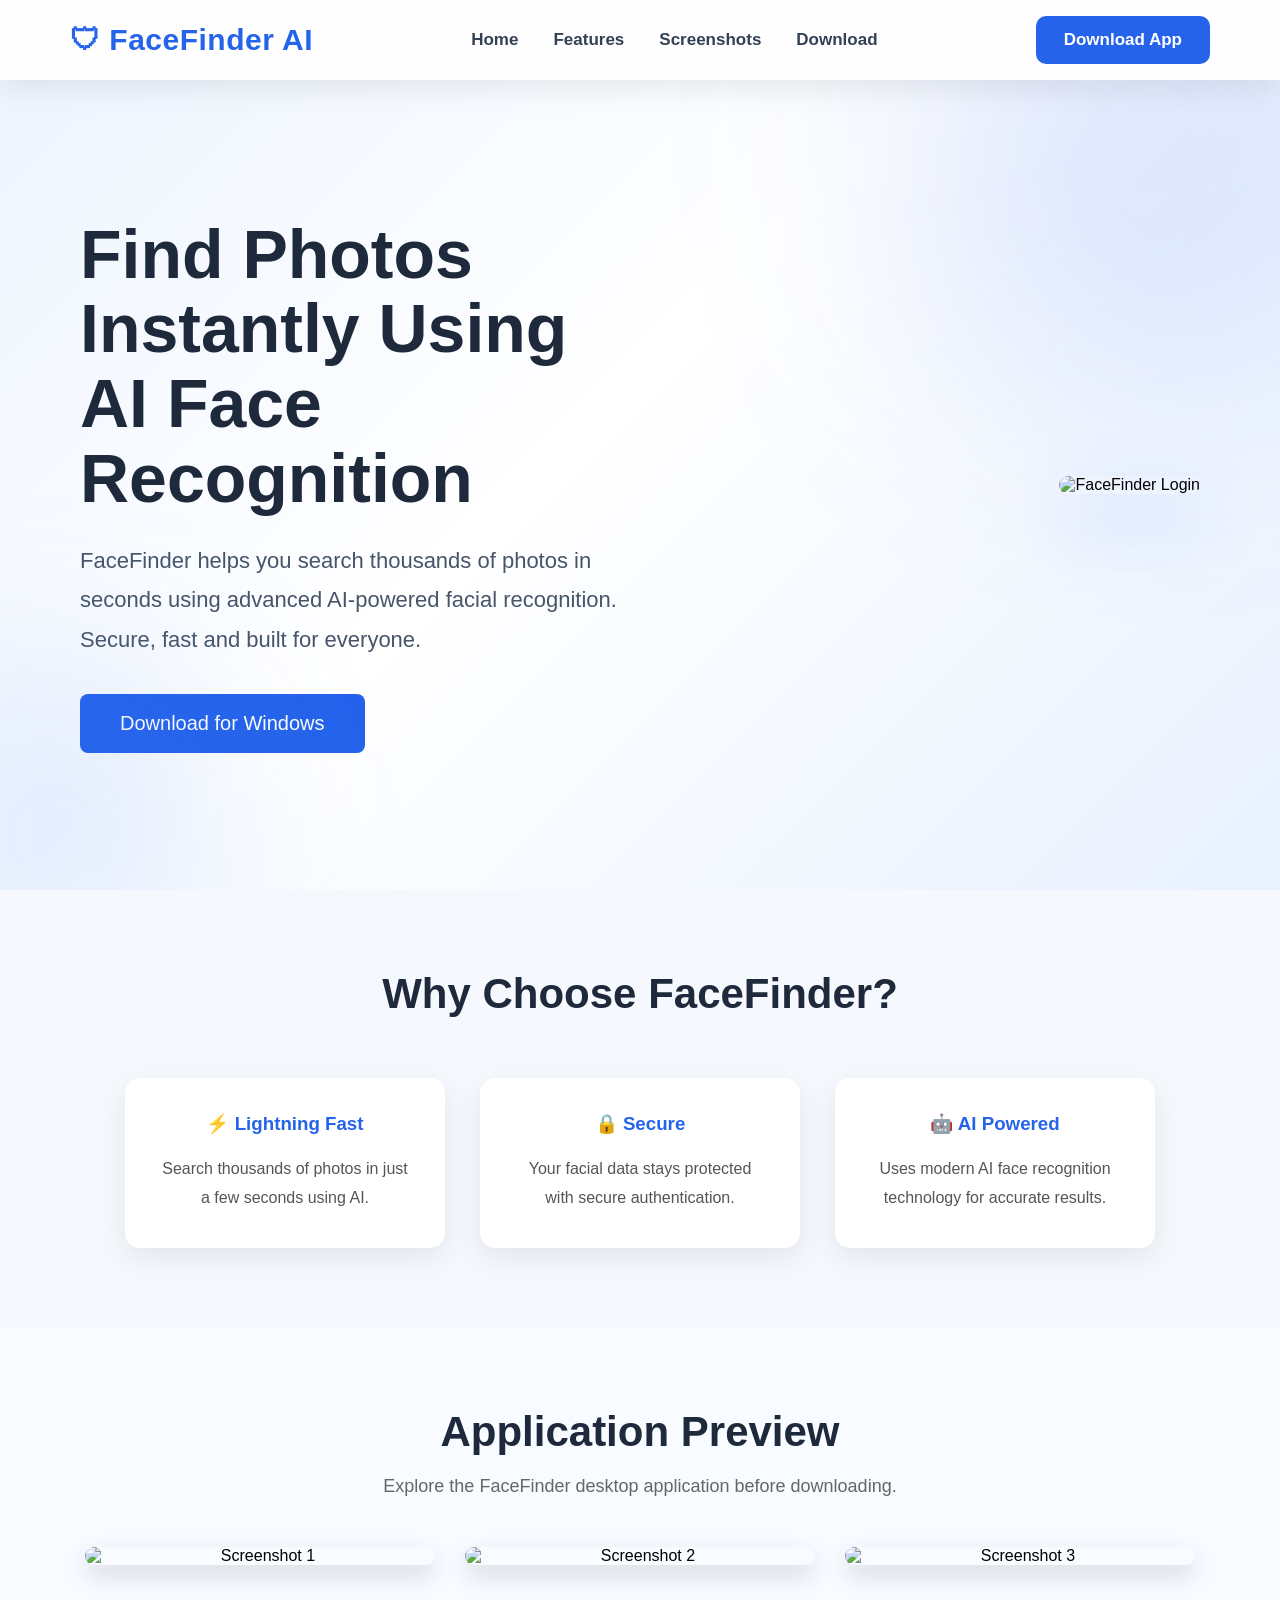
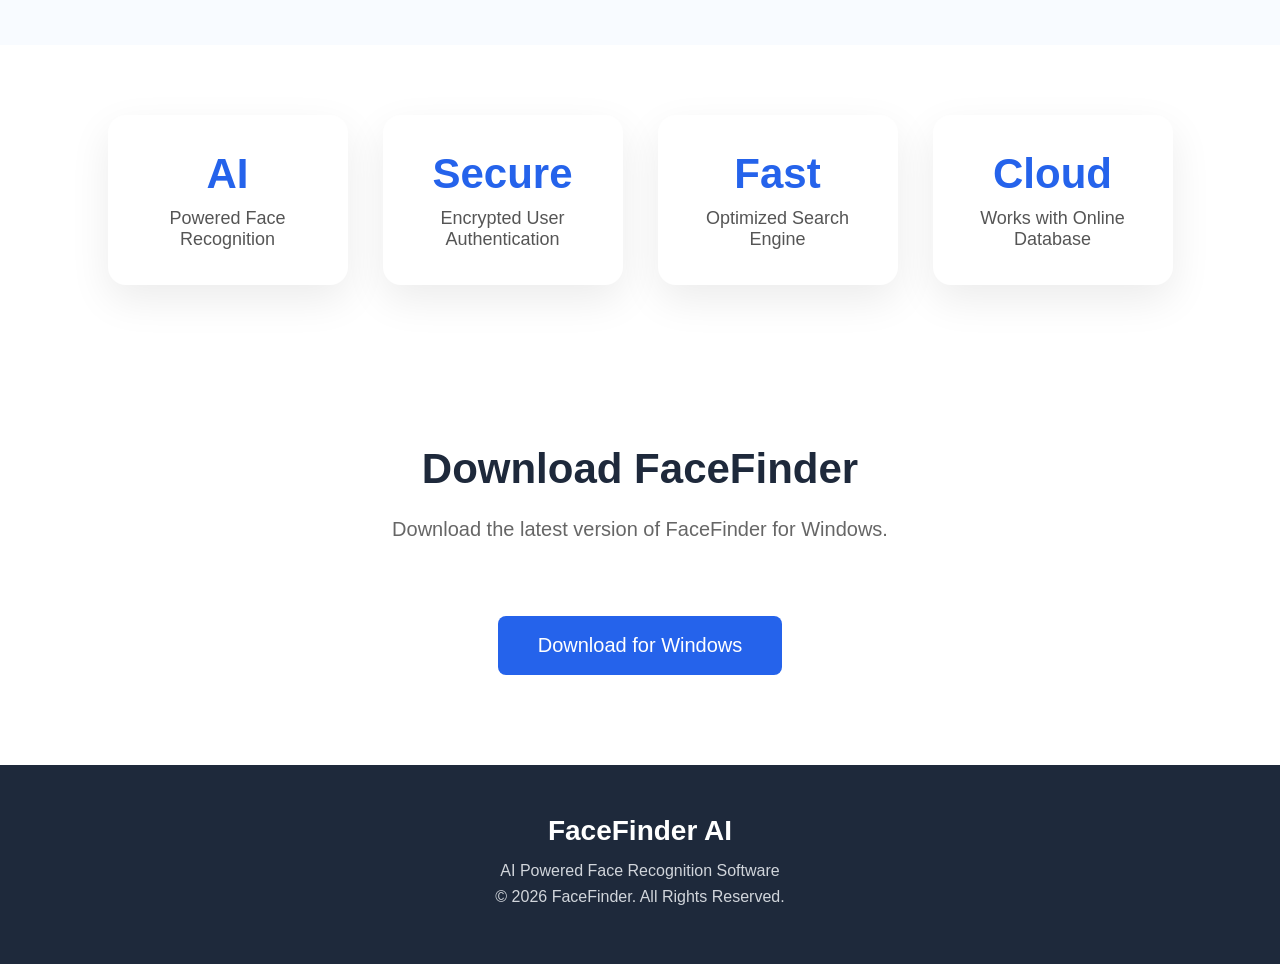
==== index.html @ ec4094ea "Update index.html" ====
<!DOCTYPE html>
<html lang="en">

<head>

    <meta charset="UTF-8">

    <meta
        name="viewport"
        content="width=device-width, initial-scale=1.0">

    <title>FaceFinder AI</title>

    <link
        rel="stylesheet"
        href="style.css">

</head>
<body>

    <nav>

    <div class="logo">

        🛡 FaceFinder AI

    </div>

    <ul>

        <li><a href="#">Home</a></li>

        <li><a href="#features">Features</a></li>

        <li><a href="#screenshots">Screenshots</a></li>

        <li><a href="#download">Download</a></li>

    </ul>

    <a href="#download" class="nav-btn">

        Download App

    </a>

</nav>
    <header class="hero">
        
    <div class="hero-text">

        <h1>
            Find Photos Instantly Using AI Face Recognition
        </h1>

        <p>

            FaceFinder helps you search thousands of photos in seconds
            using advanced AI-powered facial recognition.
            Secure, fast and built for everyone.

        </p>

        <a href="downloads/FaceFinderSetup.exe" class="download-btn">

            Download for Windows

        </a>

    </div>

    <div class="hero-image">

        <img src="images/login-screen.png" alt="FaceFinder Login">

    </div>

</header>
    <section id="features" class="features">

    <h2>Why Choose FaceFinder?</h2>

    <div class="feature-container">

        <div class="feature-card">

            <h3>⚡ Lightning Fast</h3>

            <p>
                Search thousands of photos in just a few seconds using AI.
            </p>

        </div>

        <div class="feature-card">

            <h3>🔒 Secure</h3>

            <p>
                Your facial data stays protected with secure authentication.
            </p>

        </div>

        <div class="feature-card">

            <h3>🤖 AI Powered</h3>

            <p>
                Uses modern AI face recognition technology for accurate results.
            </p>

        </div>

    </div>

</section>

    <section id="screenshots" class="screenshots">

    <h2>Application Preview</h2>

    <p>
        Explore the FaceFinder desktop application before downloading.
    </p>

    <div class="gallery">

        <img src="images/DSC02605.JPG" alt="Screenshot 1">

        <img src="images/IMG_0011.JPG" alt="Screenshot 2">

        <img src="images/DSC02512.JPG" alt="Screenshot 3">

    </div>

</section>
<section class="stats">

   <div class="stat-card">
    <h2>AI</h2>
    <p>Powered Face Recognition</p>
</div>

<div class="stat-card">
    <h2>Secure</h2>
    <p>Encrypted User Authentication</p>
</div>

<div class="stat-card">
    <h2>Fast</h2>
    <p>Optimized Search Engine</p>
</div>

<div class="stat-card">
    <h2>Cloud</h2>
    <p>Works with Online Database</p>
</div>
</section>

    <section id="download" class="download">

    <h2>Download FaceFinder</h2>

    <p>

        Download the latest version of FaceFinder for Windows.

    </p>

    <a href="downloads/FaceFinderSetup.zip" class="download-btn">

        Download for Windows

    </a>

</section>
    <footer>

    <h3>FaceFinder AI</h3>

    <p>
        AI Powered Face Recognition Software
    </p>

    <p>

        © 2026 FaceFinder. All Rights Reserved.

    </p>

</footer>

    <script src="script.js"></script>

</body>

</html>
---- style.css ----
*{

    margin:0;
    padding:0;
    box-sizing:border-box;

}

body{

    font-family:Segoe UI,Arial,sans-serif;
    background:#f5f8fd;

}

nav{

    position:sticky;
    top:0;
    z-index:1000;

    height:80px;

    display:flex;
    justify-content:space-between;
    align-items:center;

    padding:0 70px;

    background:rgba(255,255,255,.85);

    backdrop-filter:blur(14px);

    box-shadow:0 10px 30px rgba(0,0,0,.08);

}

.logo{

    font-size:30px;
    font-weight:700;
    color:#2563eb;

    letter-spacing:.5px;

}

nav ul{

    display:flex;

    list-style:none;

    gap:35px;

}

nav a{

    text-decoration:none;
    color:#334155;

    font-size:17px;
    font-weight:600;

    transition:.3s;

}
nav a:hover{

    color:#2563eb;

}

.hero{

    display:flex;
    justify-content:space-between;
    align-items:center;

    padding:100px 80px;

    min-height:90vh;

    background:
        linear-gradient(135deg,#eef5ff 0%,#ffffff 45%,#e8f1ff 100%);

    overflow:hidden;

    position:relative;

}
.hero-text{

    width:50%;

}

.hero-text h1{

    font-size:68px;

    font-weight:800;

    color:#1e293b;

    line-height:1.1;

    margin-bottom:25px;

}

.hero-text p{

    font-size:22px;

    color:#475569;

    line-height:1.8;

    max-width:650px;

}

.download-btn{

    display:inline-block;

    margin-top:35px;

    padding:18px 40px;

    background:#2563eb;

    color:white;

    text-decoration:none;

    border-radius:8px;

    font-size:20px;

    transition:.3s;

}

.download-btn:hover{

    background:#1747b5;

}

.hero-image img{

    width:100%;

    max-width:520px;

    border-radius:25px;

    box-shadow:0 30px 70px rgba(37,99,235,.25);

    animation:float 4s ease-in-out infinite;

}

.hero-image img{

    width:90%;

}

.features{

    padding:80px;

    text-align:center;

}

.features h2{

    font-size:42px;

    margin-bottom:60px;

    color:#1e293b;

}

.feature-container{

    display:flex;

    justify-content:center;

    gap:35px;

    flex-wrap:wrap;

}

.feature-card{

    width:320px;

    background:white;

    border-radius:15px;

    padding:35px;

    box-shadow:0 10px 30px rgba(0,0,0,.08);

    transition:.3s;

}

.feature-card:hover{

    transform:translateY(-10px);

}

.feature-card h3{

    color:#2563eb;

    margin-bottom:20px;

}

.feature-card p{

    color:#555;

    line-height:1.8;

}
/* Screenshot Section */

.screenshots{

    padding:80px;

    background:#f8fbff;

    text-align:center;

}

.screenshots h2{

    font-size:42px;

    color:#1e293b;

}

.screenshots p{

    margin:20px 0 50px;

    color:#666;

    font-size:18px;

}

.gallery{

    display:flex;

    justify-content:center;

    gap:30px;

    flex-wrap:wrap;

}

.gallery img{

    width:350px;

    border-radius:15px;

    box-shadow:0 10px 25px rgba(0,0,0,.15);

    transition:.3s;

}

.gallery img:hover{

    transform:scale(1.04);

}
/* Download Section */

.download{

    padding:90px;

    text-align:center;

    background:white;

}

.download h2{

    font-size:42px;

    color:#1e293b;

}

.download p{

    margin:25px 0 40px;

    font-size:20px;

    color:#666;

}
/* Footer */

footer{

    background:#1e293b;

    color:white;

    text-align:center;

    padding:50px;

}

footer h3{

    font-size:28px;

    margin-bottom:15px;

}

footer p{

    margin:8px;

    color:#d1d5db;

}
.nav-btn{

    background:#2563eb;
    color:white;

    text-decoration:none;

    padding:14px 28px;

    border-radius:10px;

    font-weight:600;

    transition:.3s;

}

.nav-btn:hover{

    background:#1747b5;

    transform:translateY(-2px);

}
.hero::before{

    content:"";

    position:absolute;

    width:500px;
    height:500px;

    background:#2563eb22;

    border-radius:50%;

    filter:blur(120px);

    top:-180px;
    right:-120px;

}

.hero::after{
    content:"";
    position:absolute;
    width:350px;
    height:350px;
    background:#3b82f622;
    border-radius:50%;
    filter:blur(90px);
    left:-120px;
    bottom:-120px;

}
@keyframes float{

    0%{
        transform:translateY(0px);
    }

    50%{
        transform:translateY(-15px);
    }

    100%{
        transform:translateY(0px);
    }
}

.stats{

    display:flex;

    justify-content:center;

    gap:35px;

    padding:70px 80px;

    background:white;

    flex-wrap:wrap;

}

.stat-card{

    width:240px;

    padding:35px;

    text-align:center;

    border-radius:18px;

    background:white;

    box-shadow:0 15px 40px rgba(0,0,0,.08);

    transition:.3s;

}

.stat-card:hover{

    transform:translateY(-8px);

}

.stat-card h2{

    font-size:42px;

    color:#2563eb;

    margin-bottom:10px;

}

.stat-card p{

    color:#555;

    font-size:18px;

}
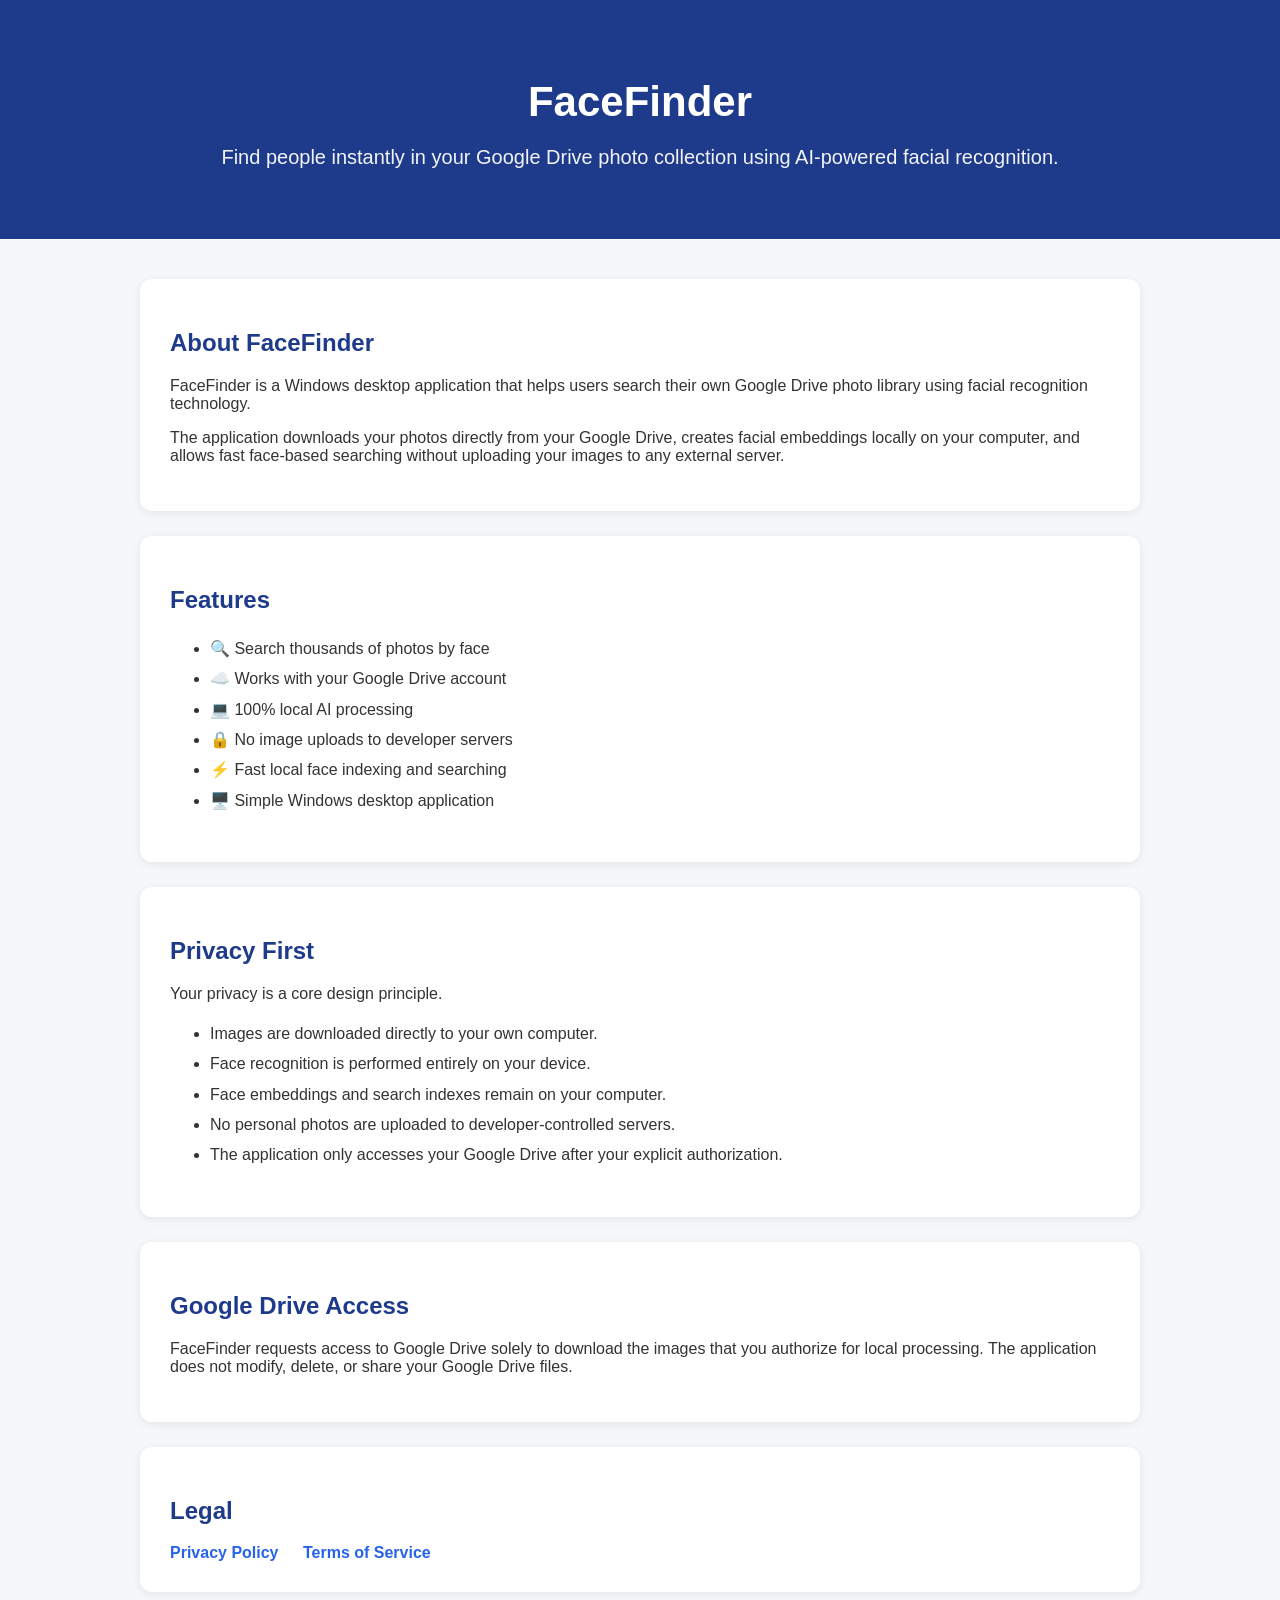
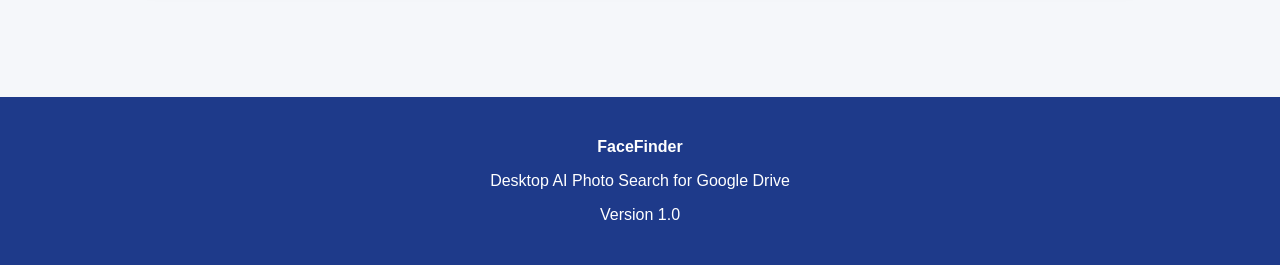
==== commit fe8dcdc6: "Update index.html" ====
--- a/index.html
+++ b/index.html
@@ -1,198 +1,202 @@
 <!DOCTYPE html>
 <html lang="en">
-
 <head>
-
-    <meta charset="UTF-8">
-
-    <meta
-        name="viewport"
-        content="width=device-width, initial-scale=1.0">
-
-    <title>FaceFinder AI</title>
-
-    <link
-        rel="stylesheet"
-        href="style.css">
+<meta charset="UTF-8">
+<meta name="viewport" content="width=device-width, initial-scale=1.0">
+<title>FaceFinder - Search Your Google Drive Photos by Face</title>
+
+<style>
+body{
+    margin:0;
+    font-family:Segoe UI, Arial, sans-serif;
+    background:#f5f7fa;
+    color:#333;
+}
+
+header{
+    background:#1e3a8a;
+    color:white;
+    padding:50px 20px;
+    text-align:center;
+}
+
+header h1{
+    font-size:42px;
+    margin-bottom:10px;
+}
+
+header p{
+    font-size:20px;
+    opacity:.95;
+}
+
+.container{
+    max-width:1000px;
+    margin:auto;
+    padding:40px 20px;
+}
+
+.card{
+    background:white;
+    border-radius:12px;
+    padding:30px;
+    margin-bottom:25px;
+    box-shadow:0 2px 10px rgba(0,0,0,.08);
+}
+
+h2{
+    color:#1e3a8a;
+}
+
+ul{
+    line-height:1.9;
+}
+
+.footer{
+    background:#1e3a8a;
+    color:white;
+    text-align:center;
+    padding:25px;
+    margin-top:40px;
+}
+
+.button{
+    display:inline-block;
+    background:#2563eb;
+    color:white;
+    padding:12px 24px;
+    text-decoration:none;
+    border-radius:6px;
+    margin-top:15px;
+}
+
+.button:hover{
+    background:#1d4ed8;
+}
+
+.links a{
+    margin-right:20px;
+    color:#2563eb;
+    text-decoration:none;
+    font-weight:bold;
+}
+</style>
 
 </head>
+
 <body>
 
-    <nav>
-
-    <div class="logo">
-
-        🛡 FaceFinder AI
-
-    </div>
-
-    <ul>
-
-        <li><a href="#">Home</a></li>
-
-        <li><a href="#features">Features</a></li>
-
-        <li><a href="#screenshots">Screenshots</a></li>
-
-        <li><a href="#download">Download</a></li>
-
-    </ul>
-
-    <a href="#download" class="nav-btn">
-
-        Download App
-
-    </a>
-
-</nav>
-    <header class="hero">
-        
-    <div class="hero-text">
-
-        <h1>
-            Find Photos Instantly Using AI Face Recognition
-        </h1>
-
-        <p>
-
-            FaceFinder helps you search thousands of photos in seconds
-            using advanced AI-powered facial recognition.
-            Secure, fast and built for everyone.
-
-        </p>
-
-        <a href="downloads/FaceFinderSetup.exe" class="download-btn">
-
-            Download for Windows
-
-        </a>
-
-    </div>
-
-    <div class="hero-image">
-
-        <img src="images/login-screen.png" alt="FaceFinder Login">
-
-    </div>
+<header>
+
+<h1>FaceFinder</h1>
+
+<p>Find people instantly in your Google Drive photo collection using AI-powered facial recognition.</p>
 
 </header>
-    <section id="features" class="features">
-
-    <h2>Why Choose FaceFinder?</h2>
-
-    <div class="feature-container">
-
-        <div class="feature-card">
-
-            <h3>⚡ Lightning Fast</h3>
-
-            <p>
-                Search thousands of photos in just a few seconds using AI.
-            </p>
-
-        </div>
-
-        <div class="feature-card">
-
-            <h3>🔒 Secure</h3>
-
-            <p>
-                Your facial data stays protected with secure authentication.
-            </p>
-
-        </div>
-
-        <div class="feature-card">
-
-            <h3>🤖 AI Powered</h3>
-
-            <p>
-                Uses modern AI face recognition technology for accurate results.
-            </p>
-
-        </div>
-
-    </div>
-
-</section>
-
-    <section id="screenshots" class="screenshots">
-
-    <h2>Application Preview</h2>
-
-    <p>
-        Explore the FaceFinder desktop application before downloading.
-    </p>
-
-    <div class="gallery">
-
-        <img src="images/DSC02605.JPG" alt="Screenshot 1">
-
-        <img src="images/IMG_0011.JPG" alt="Screenshot 2">
-
-        <img src="images/DSC02512.JPG" alt="Screenshot 3">
-
-    </div>
-
-</section>
-<section class="stats">
-
-   <div class="stat-card">
-    <h2>AI</h2>
-    <p>Powered Face Recognition</p>
-</div>
-
-<div class="stat-card">
-    <h2>Secure</h2>
-    <p>Encrypted User Authentication</p>
-</div>
-
-<div class="stat-card">
-    <h2>Fast</h2>
-    <p>Optimized Search Engine</p>
-</div>
-
-<div class="stat-card">
-    <h2>Cloud</h2>
-    <p>Works with Online Database</p>
-</div>
-</section>
-
-    <section id="download" class="download">
-
-    <h2>Download FaceFinder</h2>
-
-    <p>
-
-        Download the latest version of FaceFinder for Windows.
-
-    </p>
-
-    <a href="downloads/FaceFinderSetup.zip" class="download-btn">
-
-        Download for Windows
-
-    </a>
-
-</section>
-    <footer>
-
-    <h3>FaceFinder AI</h3>
-
-    <p>
-        AI Powered Face Recognition Software
-    </p>
-
-    <p>
-
-        © 2026 FaceFinder. All Rights Reserved.
-
-    </p>
-
-</footer>
-
-    <script src="script.js"></script>
+
+<div class="container">
+
+<div class="card">
+
+<h2>About FaceFinder</h2>
+
+<p>
+FaceFinder is a Windows desktop application that helps users search their own Google Drive photo library using facial recognition technology.
+</p>
+
+<p>
+The application downloads your photos directly from your Google Drive, creates facial embeddings locally on your computer, and allows fast face-based searching without uploading your images to any external server.
+</p>
+
+</div>
+
+<div class="card">
+
+<h2>Features</h2>
+
+<ul>
+
+<li>🔍 Search thousands of photos by face</li>
+
+<li>☁️ Works with your Google Drive account</li>
+
+<li>💻 100% local AI processing</li>
+
+<li>🔒 No image uploads to developer servers</li>
+
+<li>⚡ Fast local face indexing and searching</li>
+
+<li>🖥️ Simple Windows desktop application</li>
+
+</ul>
+
+</div>
+
+<div class="card">
+
+<h2>Privacy First</h2>
+
+<p>
+
+Your privacy is a core design principle.
+
+</p>
+
+<ul>
+
+<li>Images are downloaded directly to your own computer.</li>
+
+<li>Face recognition is performed entirely on your device.</li>
+
+<li>Face embeddings and search indexes remain on your computer.</li>
+
+<li>No personal photos are uploaded to developer-controlled servers.</li>
+
+<li>The application only accesses your Google Drive after your explicit authorization.</li>
+
+</ul>
+
+</div>
+
+<div class="card">
+
+<h2>Google Drive Access</h2>
+
+<p>
+
+FaceFinder requests access to Google Drive solely to download the images that you authorize for local processing.
+
+The application does not modify, delete, or share your Google Drive files.
+
+</p>
+
+</div>
+
+<div class="card">
+
+<h2>Legal</h2>
+
+<div class="links">
+
+<a href="privacy.html">Privacy Policy</a>
+
+<a href="terms.html">Terms of Service</a>
+
+</div>
+
+</div>
+
+</div>
+
+<div class="footer">
+
+<p><strong>FaceFinder</strong></p>
+
+<p>Desktop AI Photo Search for Google Drive</p>
+
+<p>Version 1.0</p>
+
+</div>
 
 </body>
-
 </html>
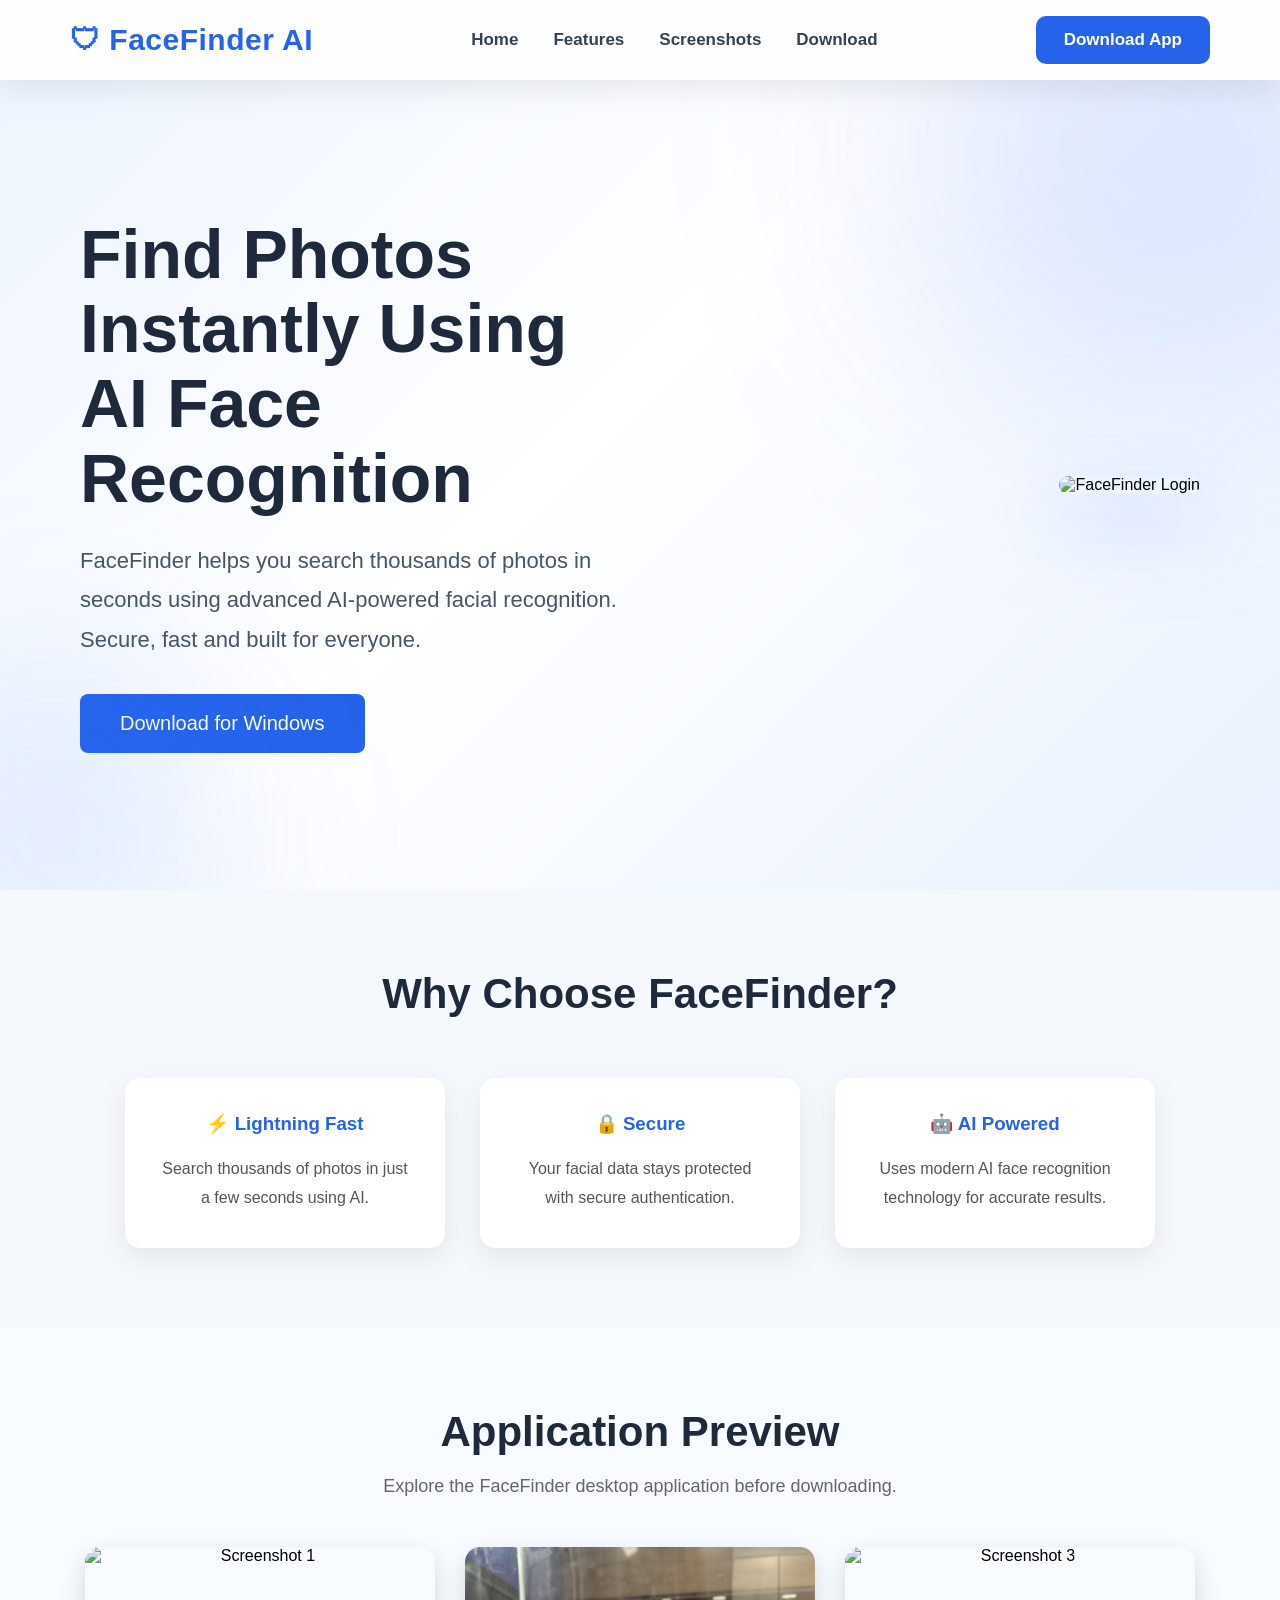
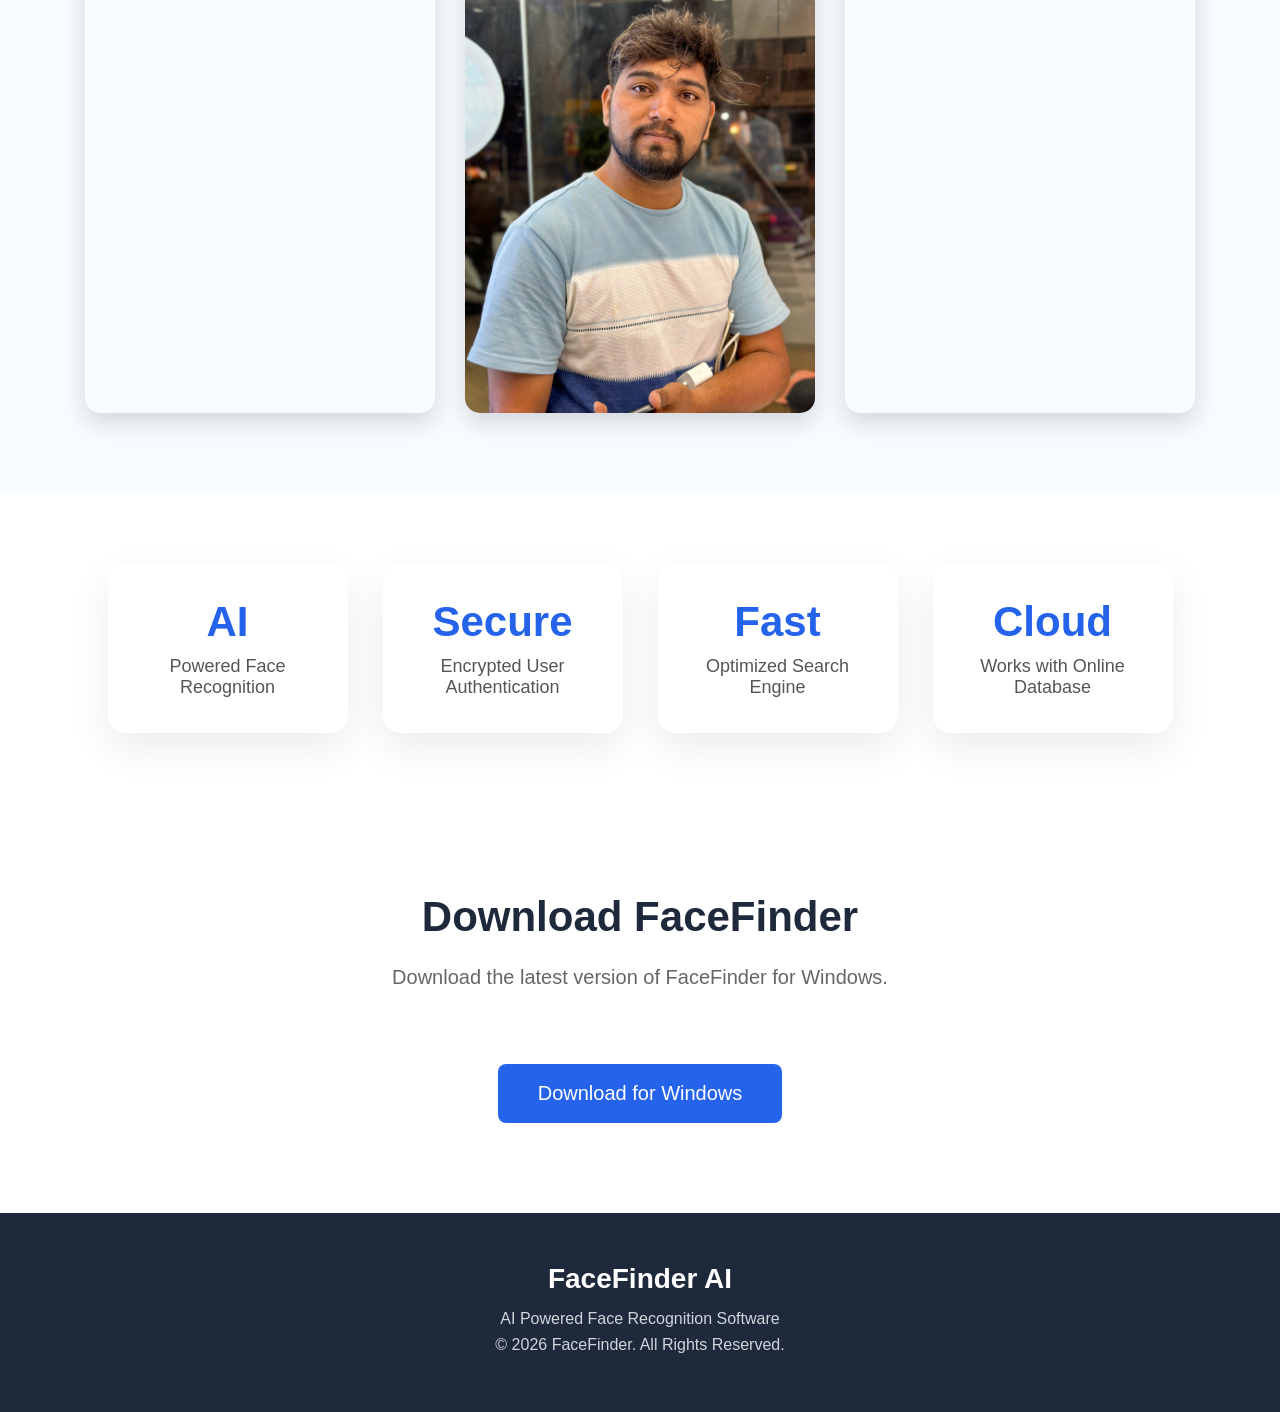
==== commit 51f0c574: "New FaceFinder website" ====
--- a/index.html
+++ b/index.html
@@ -1,202 +1,198 @@
 <!DOCTYPE html>
 <html lang="en">
+
 <head>
-<meta charset="UTF-8">
-<meta name="viewport" content="width=device-width, initial-scale=1.0">
-<title>FaceFinder - Search Your Google Drive Photos by Face</title>
 
-<style>
-body{
-    margin:0;
-    font-family:Segoe UI, Arial, sans-serif;
-    background:#f5f7fa;
-    color:#333;
-}
+    <meta charset="UTF-8">
 
-header{
-    background:#1e3a8a;
-    color:white;
-    padding:50px 20px;
-    text-align:center;
-}
+    <meta
+        name="viewport"
+        content="width=device-width, initial-scale=1.0">
 
-header h1{
-    font-size:42px;
-    margin-bottom:10px;
-}
+    <title>FaceFinder AI</title>
 
-header p{
-    font-size:20px;
-    opacity:.95;
-}
-
-.container{
-    max-width:1000px;
-    margin:auto;
-    padding:40px 20px;
-}
-
-.card{
-    background:white;
-    border-radius:12px;
-    padding:30px;
-    margin-bottom:25px;
-    box-shadow:0 2px 10px rgba(0,0,0,.08);
-}
-
-h2{
-    color:#1e3a8a;
-}
-
-ul{
-    line-height:1.9;
-}
-
-.footer{
-    background:#1e3a8a;
-    color:white;
-    text-align:center;
-    padding:25px;
-    margin-top:40px;
-}
-
-.button{
-    display:inline-block;
-    background:#2563eb;
-    color:white;
-    padding:12px 24px;
-    text-decoration:none;
-    border-radius:6px;
-    margin-top:15px;
-}
-
-.button:hover{
-    background:#1d4ed8;
-}
-
-.links a{
-    margin-right:20px;
-    color:#2563eb;
-    text-decoration:none;
-    font-weight:bold;
-}
-</style>
+    <link
+        rel="stylesheet"
+        href="style.css">
 
 </head>
-
 <body>
 
-<header>
+    <nav>
 
-<h1>FaceFinder</h1>
+    <div class="logo">
 
-<p>Find people instantly in your Google Drive photo collection using AI-powered facial recognition.</p>
+        🛡 FaceFinder AI
+
+    </div>
+
+    <ul>
+
+        <li><a href="#">Home</a></li>
+
+        <li><a href="#features">Features</a></li>
+
+        <li><a href="#screenshots">Screenshots</a></li>
+
+        <li><a href="#download">Download</a></li>
+
+    </ul>
+
+    <a href="#download" class="nav-btn">
+
+        Download App
+
+    </a>
+
+</nav>
+    <header class="hero">
+        
+    <div class="hero-text">
+
+        <h1>
+            Find Photos Instantly Using AI Face Recognition
+        </h1>
+
+        <p>
+
+            FaceFinder helps you search thousands of photos in seconds
+            using advanced AI-powered facial recognition.
+            Secure, fast and built for everyone.
+
+        </p>
+
+        <a href="downloads/FaceFinderSetup.exe" class="download-btn">
+
+            Download for Windows
+
+        </a>
+
+    </div>
+
+    <div class="hero-image">
+
+        <img src="images/login-screen.png" alt="FaceFinder Login">
+
+    </div>
 
 </header>
+    <section id="features" class="features">
 
-<div class="container">
+    <h2>Why Choose FaceFinder?</h2>
 
-<div class="card">
+    <div class="feature-container">
 
-<h2>About FaceFinder</h2>
+        <div class="feature-card">
 
-<p>
-FaceFinder is a Windows desktop application that helps users search their own Google Drive photo library using facial recognition technology.
-</p>
+            <h3>⚡ Lightning Fast</h3>
 
-<p>
-The application downloads your photos directly from your Google Drive, creates facial embeddings locally on your computer, and allows fast face-based searching without uploading your images to any external server.
-</p>
+            <p>
+                Search thousands of photos in just a few seconds using AI.
+            </p>
 
+        </div>
+
+        <div class="feature-card">
+
+            <h3>🔒 Secure</h3>
+
+            <p>
+                Your facial data stays protected with secure authentication.
+            </p>
+
+        </div>
+
+        <div class="feature-card">
+
+            <h3>🤖 AI Powered</h3>
+
+            <p>
+                Uses modern AI face recognition technology for accurate results.
+            </p>
+
+        </div>
+
+    </div>
+
+</section>
+
+    <section id="screenshots" class="screenshots">
+
+    <h2>Application Preview</h2>
+
+    <p>
+        Explore the FaceFinder desktop application before downloading.
+    </p>
+
+    <div class="gallery">
+
+        <img src="images/DSC02605.JPG" alt="Screenshot 1">
+
+        <img src="images/IMG_0011.JPG" alt="Screenshot 2">
+
+        <img src="images/DSC02512.JPG" alt="Screenshot 3">
+
+    </div>
+
+</section>
+<section class="stats">
+
+   <div class="stat-card">
+    <h2>AI</h2>
+    <p>Powered Face Recognition</p>
 </div>
 
-<div class="card">
-
-<h2>Features</h2>
-
-<ul>
-
-<li>🔍 Search thousands of photos by face</li>
-
-<li>☁️ Works with your Google Drive account</li>
-
-<li>💻 100% local AI processing</li>
-
-<li>🔒 No image uploads to developer servers</li>
-
-<li>⚡ Fast local face indexing and searching</li>
-
-<li>🖥️ Simple Windows desktop application</li>
-
-</ul>
-
+<div class="stat-card">
+    <h2>Secure</h2>
+    <p>Encrypted User Authentication</p>
 </div>
 
-<div class="card">
-
-<h2>Privacy First</h2>
-
-<p>
-
-Your privacy is a core design principle.
-
-</p>
-
-<ul>
-
-<li>Images are downloaded directly to your own computer.</li>
-
-<li>Face recognition is performed entirely on your device.</li>
-
-<li>Face embeddings and search indexes remain on your computer.</li>
-
-<li>No personal photos are uploaded to developer-controlled servers.</li>
-
-<li>The application only accesses your Google Drive after your explicit authorization.</li>
-
-</ul>
-
+<div class="stat-card">
+    <h2>Fast</h2>
+    <p>Optimized Search Engine</p>
 </div>
 
-<div class="card">
+<div class="stat-card">
+    <h2>Cloud</h2>
+    <p>Works with Online Database</p>
+</div>
+</section>
 
-<h2>Google Drive Access</h2>
+    <section id="download" class="download">
 
-<p>
+    <h2>Download FaceFinder</h2>
 
-FaceFinder requests access to Google Drive solely to download the images that you authorize for local processing.
+    <p>
 
-The application does not modify, delete, or share your Google Drive files.
+        Download the latest version of FaceFinder for Windows.
 
-</p>
+    </p>
 
-</div>
+    <a href="downloads/FaceFinderSetup.zip" class="download-btn">
 
-<div class="card">
+        Download for Windows
 
-<h2>Legal</h2>
+    </a>
 
-<div class="links">
+</section>
+    <footer>
 
-<a href="privacy.html">Privacy Policy</a>
+    <h3>FaceFinder AI</h3>
 
-<a href="terms.html">Terms of Service</a>
+    <p>
+        AI Powered Face Recognition Software
+    </p>
 
-</div>
+    <p>
 
-</div>
+        © 2026 FaceFinder. All Rights Reserved.
 
-</div>
+    </p>
 
-<div class="footer">
+</footer>
 
-<p><strong>FaceFinder</strong></p>
-
-<p>Desktop AI Photo Search for Google Drive</p>
-
-<p>Version 1.0</p>
-
-</div>
+    <script src="script.js"></script>
 
 </body>
-</html>
+
+</html>
--- a/style.css
+++ b/style.css
@@ -0,0 +1,484 @@
+*{
+
+    margin:0;
+    padding:0;
+    box-sizing:border-box;
+
+}
+
+body{
+
+    font-family:Segoe UI,Arial,sans-serif;
+    background:#f5f8fd;
+
+}
+
+nav{
+
+    position:sticky;
+    top:0;
+    z-index:1000;
+
+    height:80px;
+
+    display:flex;
+    justify-content:space-between;
+    align-items:center;
+
+    padding:0 70px;
+
+    background:rgba(255,255,255,.85);
+
+    backdrop-filter:blur(14px);
+
+    box-shadow:0 10px 30px rgba(0,0,0,.08);
+
+}
+
+.logo{
+
+    font-size:30px;
+    font-weight:700;
+    color:#2563eb;
+
+    letter-spacing:.5px;
+
+}
+
+nav ul{
+
+    display:flex;
+
+    list-style:none;
+
+    gap:35px;
+
+}
+
+nav a{
+
+    text-decoration:none;
+    color:#334155;
+
+    font-size:17px;
+    font-weight:600;
+
+    transition:.3s;
+
+}
+nav a:hover{
+
+    color:#2563eb;
+
+}
+
+.hero{
+
+    display:flex;
+    justify-content:space-between;
+    align-items:center;
+
+    padding:100px 80px;
+
+    min-height:90vh;
+
+    background:
+        linear-gradient(135deg,#eef5ff 0%,#ffffff 45%,#e8f1ff 100%);
+
+    overflow:hidden;
+
+    position:relative;
+
+}
+.hero-text{
+
+    width:50%;
+
+}
+
+.hero-text h1{
+
+    font-size:68px;
+
+    font-weight:800;
+
+    color:#1e293b;
+
+    line-height:1.1;
+
+    margin-bottom:25px;
+
+}
+
+.hero-text p{
+
+    font-size:22px;
+
+    color:#475569;
+
+    line-height:1.8;
+
+    max-width:650px;
+
+}
+
+.download-btn{
+
+    display:inline-block;
+
+    margin-top:35px;
+
+    padding:18px 40px;
+
+    background:#2563eb;
+
+    color:white;
+
+    text-decoration:none;
+
+    border-radius:8px;
+
+    font-size:20px;
+
+    transition:.3s;
+
+}
+
+.download-btn:hover{
+
+    background:#1747b5;
+
+}
+
+.hero-image img{
+
+    width:100%;
+
+    max-width:520px;
+
+    border-radius:25px;
+
+    box-shadow:0 30px 70px rgba(37,99,235,.25);
+
+    animation:float 4s ease-in-out infinite;
+
+}
+
+.hero-image img{
+
+    width:90%;
+
+}
+
+.features{
+
+    padding:80px;
+
+    text-align:center;
+
+}
+
+.features h2{
+
+    font-size:42px;
+
+    margin-bottom:60px;
+
+    color:#1e293b;
+
+}
+
+.feature-container{
+
+    display:flex;
+
+    justify-content:center;
+
+    gap:35px;
+
+    flex-wrap:wrap;
+
+}
+
+.feature-card{
+
+    width:320px;
+
+    background:white;
+
+    border-radius:15px;
+
+    padding:35px;
+
+    box-shadow:0 10px 30px rgba(0,0,0,.08);
+
+    transition:.3s;
+
+}
+
+.feature-card:hover{
+
+    transform:translateY(-10px);
+
+}
+
+.feature-card h3{
+
+    color:#2563eb;
+
+    margin-bottom:20px;
+
+}
+
+.feature-card p{
+
+    color:#555;
+
+    line-height:1.8;
+
+}
+/* Screenshot Section */
+
+.screenshots{
+
+    padding:80px;
+
+    background:#f8fbff;
+
+    text-align:center;
+
+}
+
+.screenshots h2{
+
+    font-size:42px;
+
+    color:#1e293b;
+
+}
+
+.screenshots p{
+
+    margin:20px 0 50px;
+
+    color:#666;
+
+    font-size:18px;
+
+}
+
+.gallery{
+
+    display:flex;
+
+    justify-content:center;
+
+    gap:30px;
+
+    flex-wrap:wrap;
+
+}
+
+.gallery img{
+
+    width:350px;
+
+    border-radius:15px;
+
+    box-shadow:0 10px 25px rgba(0,0,0,.15);
+
+    transition:.3s;
+
+}
+
+.gallery img:hover{
+
+    transform:scale(1.04);
+
+}
+/* Download Section */
+
+.download{
+
+    padding:90px;
+
+    text-align:center;
+
+    background:white;
+
+}
+
+.download h2{
+
+    font-size:42px;
+
+    color:#1e293b;
+
+}
+
+.download p{
+
+    margin:25px 0 40px;
+
+    font-size:20px;
+
+    color:#666;
+
+}
+/* Footer */
+
+footer{
+
+    background:#1e293b;
+
+    color:white;
+
+    text-align:center;
+
+    padding:50px;
+
+}
+
+footer h3{
+
+    font-size:28px;
+
+    margin-bottom:15px;
+
+}
+
+footer p{
+
+    margin:8px;
+
+    color:#d1d5db;
+
+}
+.nav-btn{
+
+    background:#2563eb;
+    color:white;
+
+    text-decoration:none;
+
+    padding:14px 28px;
+
+    border-radius:10px;
+
+    font-weight:600;
+
+    transition:.3s;
+
+}
+
+.nav-btn:hover{
+
+    background:#1747b5;
+
+    transform:translateY(-2px);
+
+}
+.hero::before{
+
+    content:"";
+
+    position:absolute;
+
+    width:500px;
+    height:500px;
+
+    background:#2563eb22;
+
+    border-radius:50%;
+
+    filter:blur(120px);
+
+    top:-180px;
+    right:-120px;
+
+}
+
+.hero::after{
+    content:"";
+    position:absolute;
+    width:350px;
+    height:350px;
+    background:#3b82f622;
+    border-radius:50%;
+    filter:blur(90px);
+    left:-120px;
+    bottom:-120px;
+
+}
+@keyframes float{
+
+    0%{
+        transform:translateY(0px);
+    }
+
+    50%{
+        transform:translateY(-15px);
+    }
+
+    100%{
+        transform:translateY(0px);
+    }
+}
+
+.stats{
+
+    display:flex;
+
+    justify-content:center;
+
+    gap:35px;
+
+    padding:70px 80px;
+
+    background:white;
+
+    flex-wrap:wrap;
+
+}
+
+.stat-card{
+
+    width:240px;
+
+    padding:35px;
+
+    text-align:center;
+
+    border-radius:18px;
+
+    background:white;
+
+    box-shadow:0 15px 40px rgba(0,0,0,.08);
+
+    transition:.3s;
+
+}
+
+.stat-card:hover{
+
+    transform:translateY(-8px);
+
+}
+
+.stat-card h2{
+
+    font-size:42px;
+
+    color:#2563eb;
+
+    margin-bottom:10px;
+
+}
+
+.stat-card p{
+
+    color:#555;
+
+    font-size:18px;
+
+}
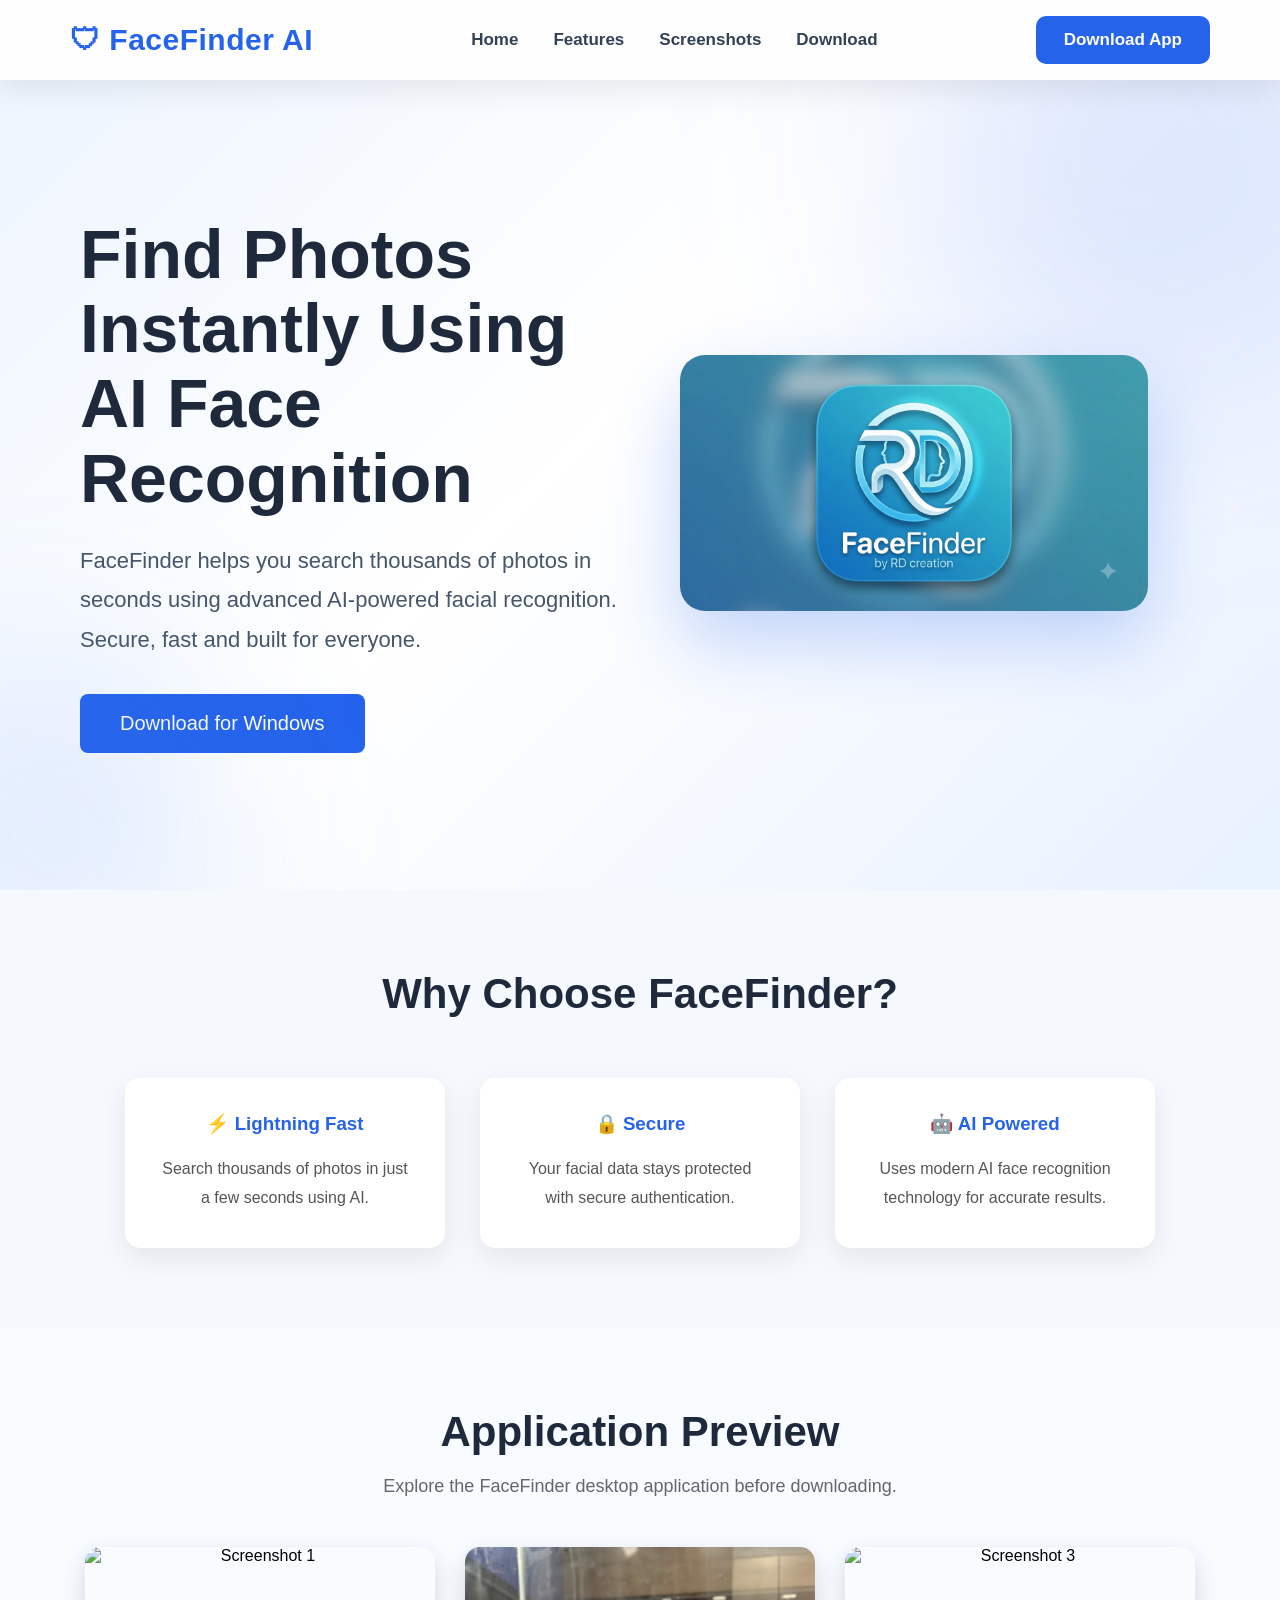
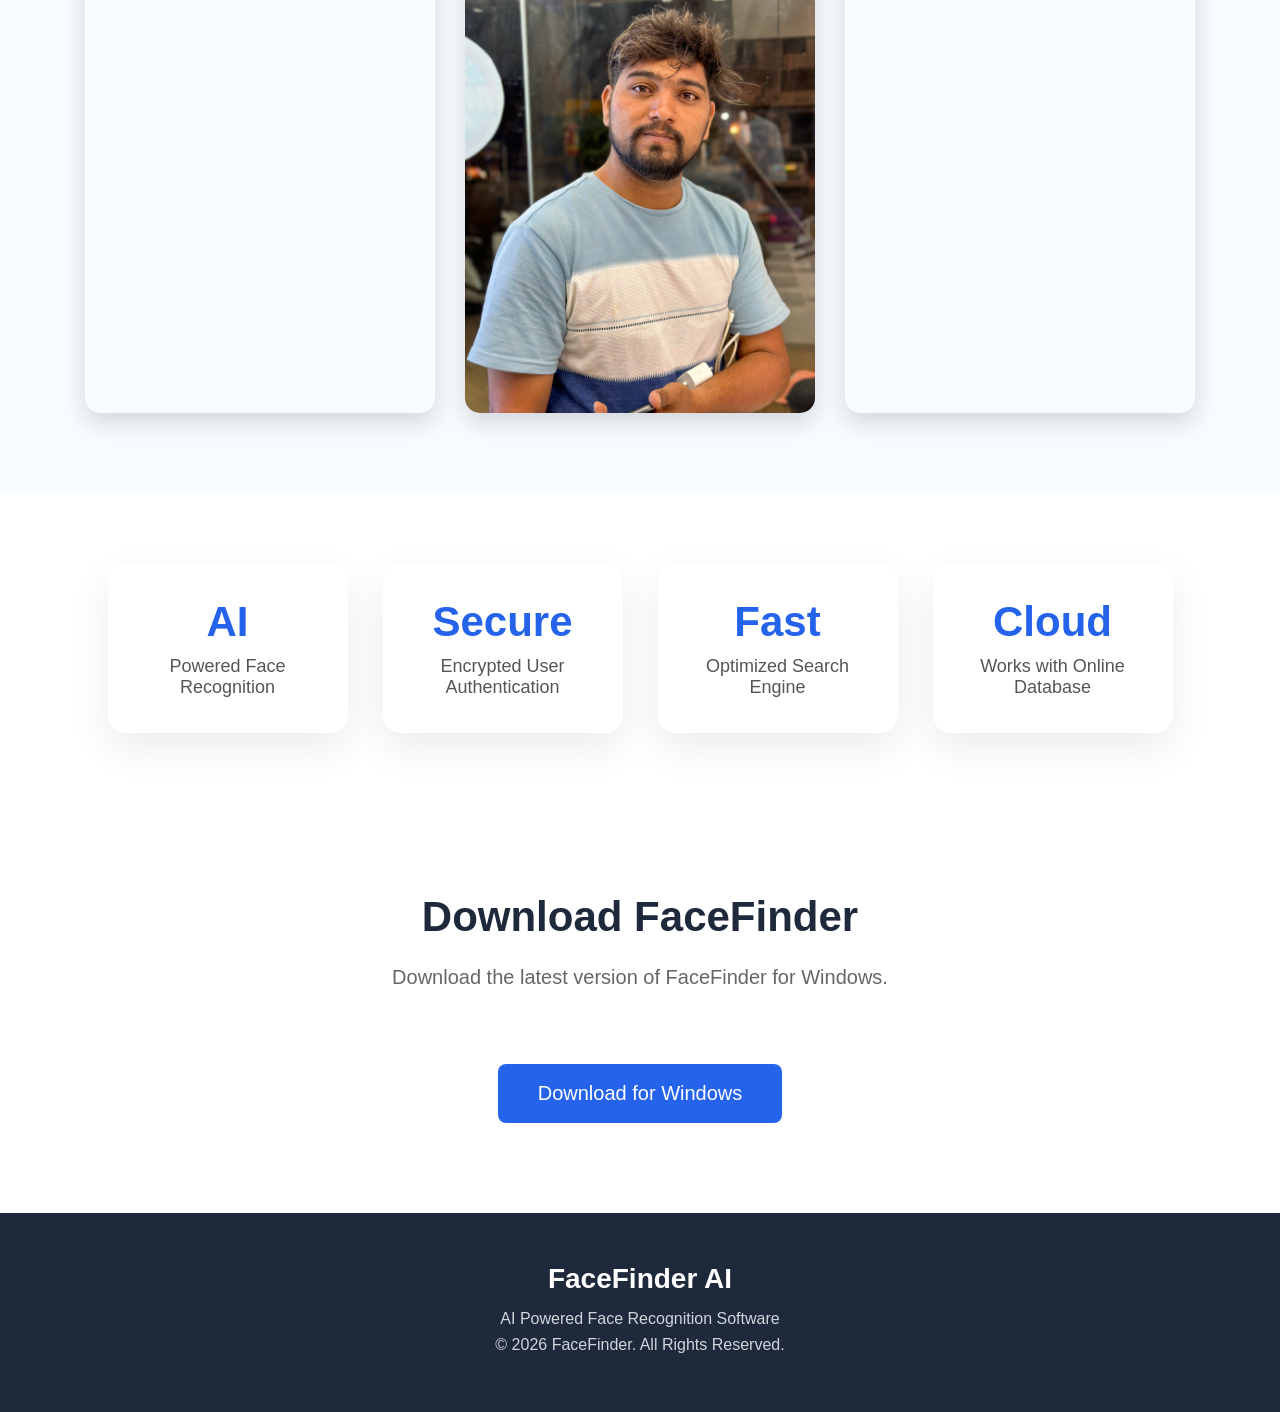
==== commit 511fc643: "Update index.html" ====
--- a/index.html
+++ b/index.html
@@ -71,7 +71,7 @@
 
     <div class="hero-image">
 
-        <img src="images/login-screen.png" alt="FaceFinder Login">
+        <img src="images/hero.png" alt="FaceFinder Login">
 
     </div>
 
@@ -195,4 +195,4 @@
 
 </body>
 
-</html>+</html>
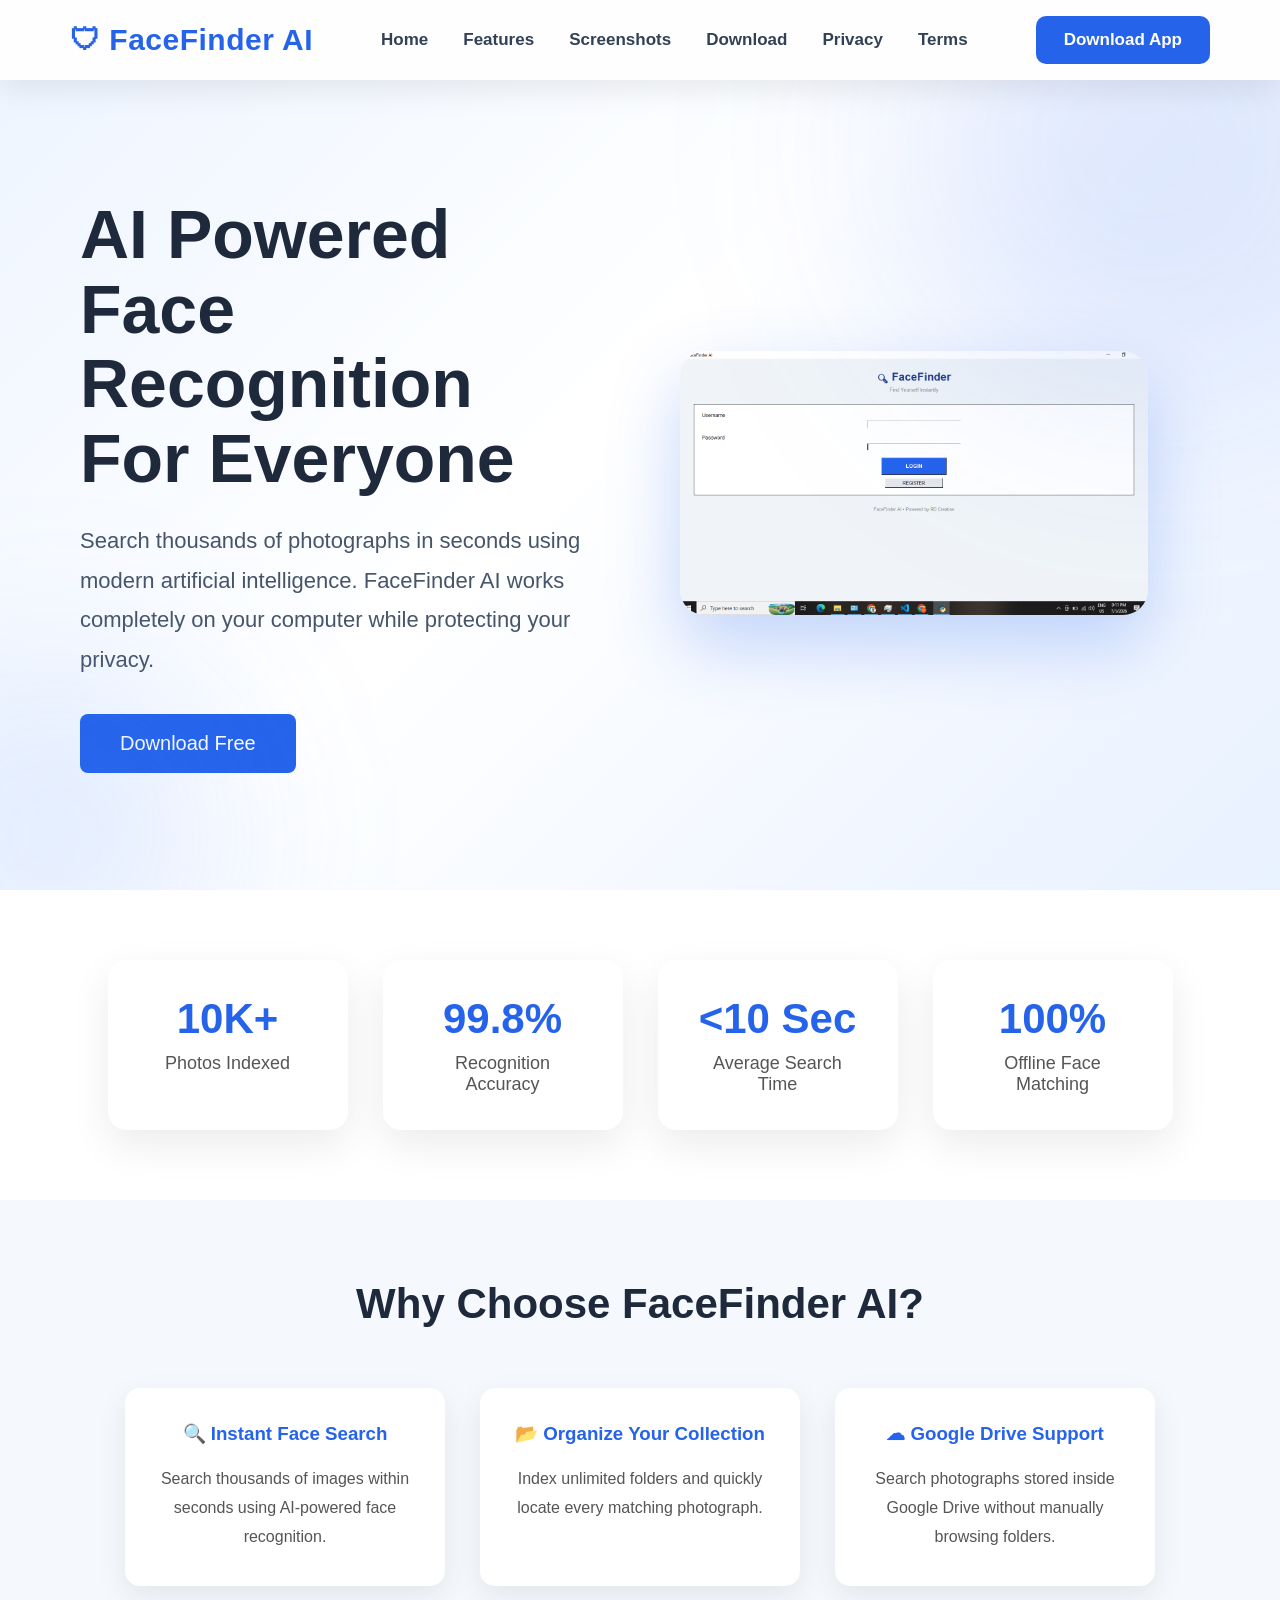
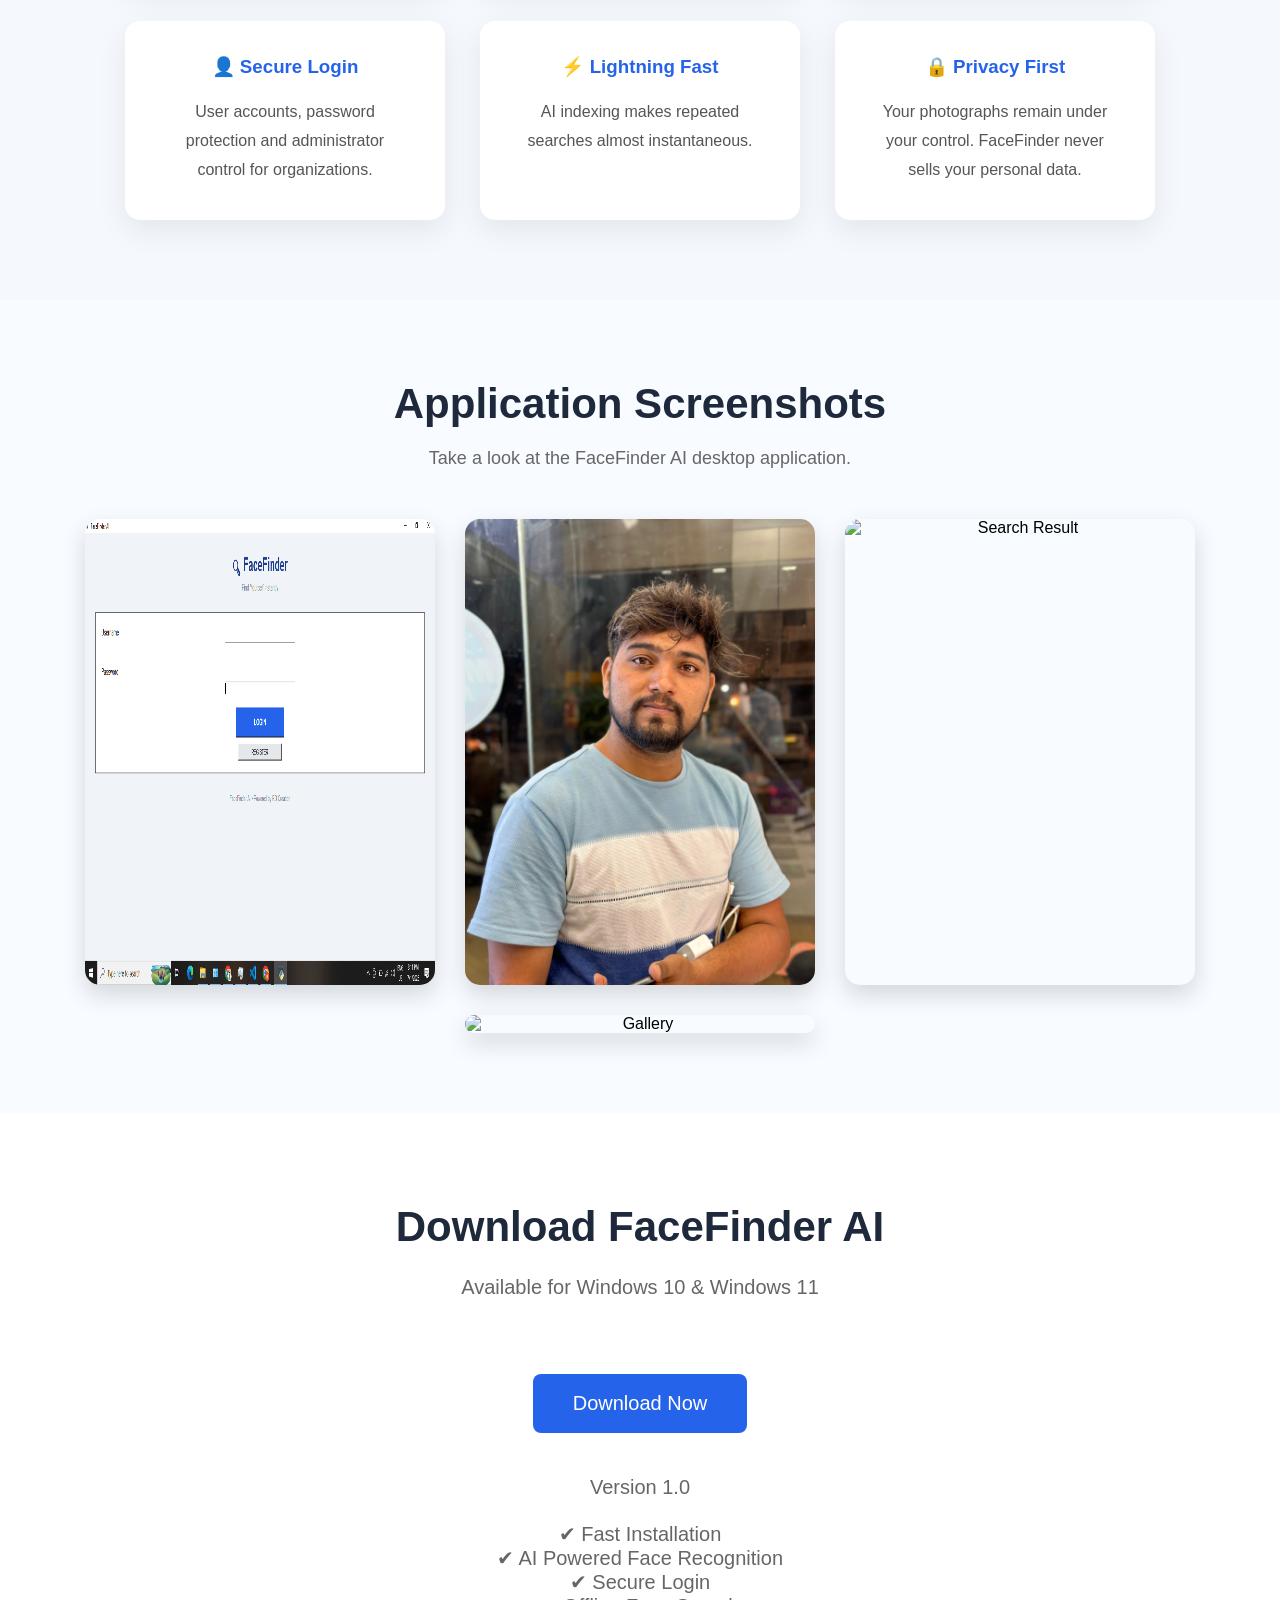
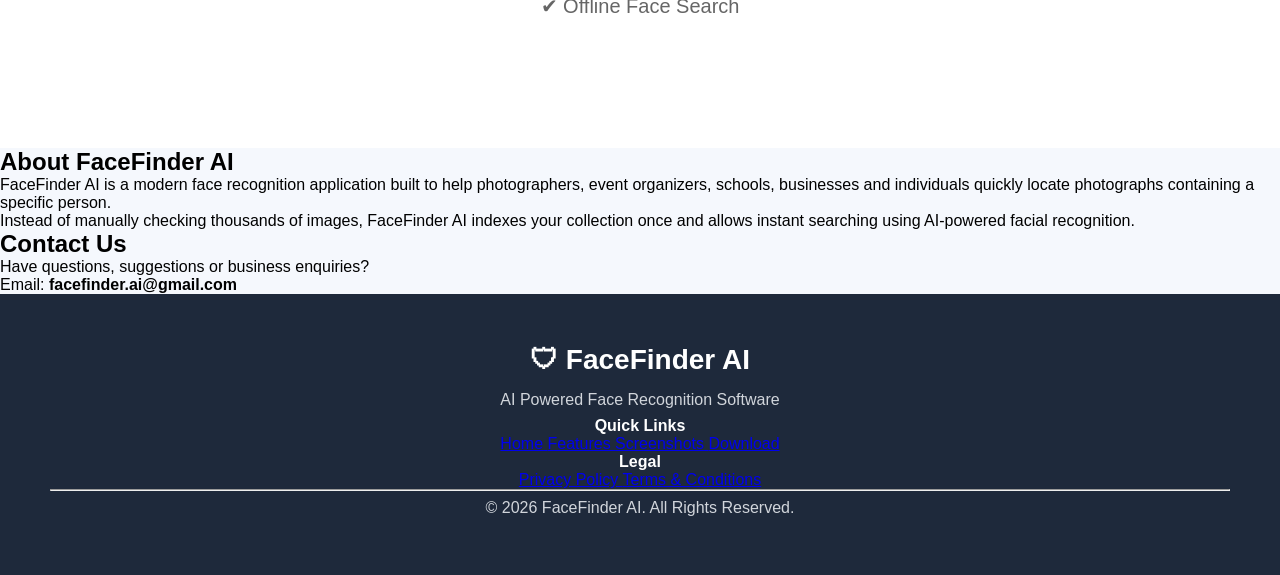
==== commit 9ba88885: "Update index.html" ====
--- a/index.html
+++ b/index.html
@@ -5,20 +5,37 @@
 
     <meta charset="UTF-8">
 
-    <meta
-        name="viewport"
-        content="width=device-width, initial-scale=1.0">
+    <meta name="viewport"
+          content="width=device-width, initial-scale=1.0">
 
     <title>FaceFinder AI</title>
 
-    <link
-        rel="stylesheet"
-        href="style.css">
+    <meta name="description"
+          content="FaceFinder AI helps you search thousands of photos instantly using AI-powered face recognition.">
+
+    <link rel="stylesheet"
+          href="style.css">
+
+    <link rel="preconnect"
+          href="https://fonts.googleapis.com">
+
+    <link rel="preconnect"
+          href="https://fonts.gstatic.com"
+          crossorigin>
+
+    <link href="https://fonts.googleapis.com/css2?family=Poppins:wght@300;400;500;600;700;800&display=swap"
+          rel="stylesheet">
 
 </head>
+
 <body>
 
-    <nav>
+
+<!-- ==========================
+        Navigation
+========================== -->
+
+<nav>
 
     <div class="logo">
 
@@ -28,7 +45,7 @@
 
     <ul>
 
-        <li><a href="#">Home</a></li>
+        <li><a href="#hero">Home</a></li>
 
         <li><a href="#features">Features</a></li>
 
@@ -36,34 +53,56 @@
 
         <li><a href="#download">Download</a></li>
 
+        <li><a href="privacy.html">Privacy</a></li>
+
+        <li><a href="terms.html">Terms</a></li>
+
     </ul>
 
-    <a href="#download" class="nav-btn">
+    <a href="#download"
+       class="nav-btn">
 
         Download App
 
     </a>
 
 </nav>
-    <header class="hero">
-        
+
+
+
+<!-- ==========================
+        Hero Section
+========================== -->
+
+<section
+id="hero"
+class="hero">
+
     <div class="hero-text">
 
         <h1>
-            Find Photos Instantly Using AI Face Recognition
+
+            AI Powered
+            <br>
+            Face Recognition
+            <br>
+            For Everyone
+
         </h1>
 
         <p>
 
-            FaceFinder helps you search thousands of photos in seconds
-            using advanced AI-powered facial recognition.
-            Secure, fast and built for everyone.
+            Search thousands of photographs in seconds using modern
+            artificial intelligence.
+            FaceFinder AI works completely on your computer while
+            protecting your privacy.
 
         </p>
 
-        <a href="downloads/FaceFinderSetup.exe" class="download-btn">
-
-            Download for Windows
+        <a href="#download"
+           class="download-btn">
+
+            Download Free
 
         </a>
 
@@ -71,127 +110,433 @@
 
     <div class="hero-image">
 
-        <img src="images/hero.png" alt="FaceFinder Login">
-
-    </div>
-
-</header>
-    <section id="features" class="features">
-
-    <h2>Why Choose FaceFinder?</h2>
+        <img src="images/login-screen.PNG"
+             alt="FaceFinder">
+
+    </div>
+
+</section>
+<!-- ==========================
+        Statistics
+========================== -->
+
+<section class="stats">
+
+    <div class="stat-card">
+
+        <h2>10K+</h2>
+
+        <p>Photos Indexed</p>
+
+    </div>
+
+    <div class="stat-card">
+
+        <h2>99.8%</h2>
+
+        <p>Recognition Accuracy</p>
+
+    </div>
+
+    <div class="stat-card">
+
+        <h2>&lt;10 Sec</h2>
+
+        <p>Average Search Time</p>
+
+    </div>
+
+    <div class="stat-card">
+
+        <h2>100%</h2>
+
+        <p>Offline Face Matching</p>
+
+    </div>
+
+</section>
+
+
+
+<!-- ==========================
+        Features
+========================== -->
+
+<section
+id="features"
+class="features">
+
+    <h2>
+
+        Why Choose FaceFinder AI?
+
+    </h2>
 
     <div class="feature-container">
 
         <div class="feature-card">
 
-            <h3>⚡ Lightning Fast</h3>
-
-            <p>
-                Search thousands of photos in just a few seconds using AI.
+            <h3>
+
+                🔍 Instant Face Search
+
+            </h3>
+
+            <p>
+
+                Search thousands of images within seconds using
+                AI-powered face recognition.
+
             </p>
 
         </div>
 
         <div class="feature-card">
 
-            <h3>🔒 Secure</h3>
-
-            <p>
-                Your facial data stays protected with secure authentication.
+            <h3>
+
+                📂 Organize Your Collection
+
+            </h3>
+
+            <p>
+
+                Index unlimited folders and quickly locate
+                every matching photograph.
+
             </p>
 
         </div>
 
         <div class="feature-card">
 
-            <h3>🤖 AI Powered</h3>
-
-            <p>
-                Uses modern AI face recognition technology for accurate results.
-            </p>
-
-        </div>
-
-    </div>
-
-</section>
-
-    <section id="screenshots" class="screenshots">
-
-    <h2>Application Preview</h2>
-
-    <p>
-        Explore the FaceFinder desktop application before downloading.
+            <h3>
+
+                ☁ Google Drive Support
+
+            </h3>
+
+            <p>
+
+                Search photographs stored inside Google Drive
+                without manually browsing folders.
+
+            </p>
+
+        </div>
+
+        <div class="feature-card">
+
+            <h3>
+
+                👤 Secure Login
+
+            </h3>
+
+            <p>
+
+                User accounts, password protection and
+                administrator control for organizations.
+
+            </p>
+
+        </div>
+
+        <div class="feature-card">
+
+            <h3>
+
+                ⚡ Lightning Fast
+
+            </h3>
+
+            <p>
+
+                AI indexing makes repeated searches almost
+                instantaneous.
+
+            </p>
+
+        </div>
+
+        <div class="feature-card">
+
+            <h3>
+
+                🔒 Privacy First
+
+            </h3>
+
+            <p>
+
+                Your photographs remain under your control.
+                FaceFinder never sells your personal data.
+
+            </p>
+
+        </div>
+
+    </div>
+
+</section>
+<!-- ==========================
+        Screenshots
+========================== -->
+
+<section
+id="screenshots"
+class="screenshots">
+
+    <h2>
+
+        Application Screenshots
+
+    </h2>
+
+    <p>
+
+        Take a look at the FaceFinder AI desktop application.
+
     </p>
 
     <div class="gallery">
 
-        <img src="images/DSC02605.JPG" alt="Screenshot 1">
-
-        <img src="images/IMG_0011.JPG" alt="Screenshot 2">
-
-        <img src="images/DSC02512.JPG" alt="Screenshot 3">
-
-    </div>
-
-</section>
-<section class="stats">
-
-   <div class="stat-card">
-    <h2>AI</h2>
-    <p>Powered Face Recognition</p>
-</div>
-
-<div class="stat-card">
-    <h2>Secure</h2>
-    <p>Encrypted User Authentication</p>
-</div>
-
-<div class="stat-card">
-    <h2>Fast</h2>
-    <p>Optimized Search Engine</p>
-</div>
-
-<div class="stat-card">
-    <h2>Cloud</h2>
-    <p>Works with Online Database</p>
-</div>
-</section>
-
-    <section id="download" class="download">
-
-    <h2>Download FaceFinder</h2>
-
-    <p>
-
-        Download the latest version of FaceFinder for Windows.
-
-    </p>
-
-    <a href="downloads/FaceFinderSetup.zip" class="download-btn">
-
-        Download for Windows
+        <img
+        src="images/login-screen.PNG"
+        alt="Login Screen">
+
+        <img
+        src="images/IMG_0011.JPG"
+        alt="Face Search">
+
+        <img
+        src="images/DSC02512.JPG"
+        alt="Search Result">
+
+        <img
+        src="images/DSC02605.JPG"
+        alt="Gallery">
+
+    </div>
+
+</section>
+
+
+
+<!-- ==========================
+        Download
+========================== -->
+
+<section
+id="download"
+class="download">
+
+    <h2>
+
+        Download FaceFinder AI
+
+    </h2>
+
+    <p>
+
+        Available for Windows 10 & Windows 11
+
+    </p>
+
+    <a
+    href="downloads/FaceFinderSetup.zip"
+    class="download-btn">
+
+        Download Now
 
     </a>
 
-</section>
-    <footer>
-
-    <h3>FaceFinder AI</h3>
-
-    <p>
-        AI Powered Face Recognition Software
-    </p>
-
-    <p>
-
-        © 2026 FaceFinder. All Rights Reserved.
+    <br><br>
+
+    <p>
+
+        Version 1.0
+
+        <br><br>
+
+        ✔ Fast Installation
+
+        <br>
+
+        ✔ AI Powered Face Recognition
+
+        <br>
+
+        ✔ Secure Login
+
+        <br>
+
+        ✔ Offline Face Search
+
+    </p>
+
+</section>
+
+
+
+<!-- ==========================
+        About
+========================== -->
+
+<section class="about">
+
+    <h2>
+
+        About FaceFinder AI
+
+    </h2>
+
+    <p>
+
+        FaceFinder AI is a modern face recognition application
+        built to help photographers, event organizers,
+        schools, businesses and individuals quickly locate
+        photographs containing a specific person.
+
+    </p>
+
+    <p>
+
+        Instead of manually checking thousands of images,
+        FaceFinder AI indexes your collection once and
+        allows instant searching using AI-powered facial
+        recognition.
+
+    </p>
+
+</section>
+<!-- ==========================
+        Contact
+========================== -->
+
+<section class="contact">
+
+    <h2>
+
+        Contact Us
+
+    </h2>
+
+    <p>
+
+        Have questions, suggestions or business enquiries?
+
+    </p>
+
+    <p>
+
+        Email:
+        <strong>
+            facefinder.ai@gmail.com
+        </strong>
+
+    </p>
+
+</section>
+
+
+
+<!-- ==========================
+        Footer
+========================== -->
+
+<footer>
+
+    <div class="footer-container">
+
+        <div>
+
+            <h3>
+
+                🛡 FaceFinder AI
+
+            </h3>
+
+            <p>
+
+                AI Powered Face Recognition Software
+
+            </p>
+
+        </div>
+
+        <div>
+
+            <h4>
+
+                Quick Links
+
+            </h4>
+
+            <a href="#hero">
+
+                Home
+
+            </a>
+
+            <a href="#features">
+
+                Features
+
+            </a>
+
+            <a href="#screenshots">
+
+                Screenshots
+
+            </a>
+
+            <a href="#download">
+
+                Download
+
+            </a>
+
+        </div>
+
+        <div>
+
+            <h4>
+
+                Legal
+
+            </h4>
+
+            <a href="privacy.html">
+
+                Privacy Policy
+
+            </a>
+
+            <a href="terms.html">
+
+                Terms & Conditions
+
+            </a>
+
+        </div>
+
+    </div>
+
+    <hr>
+
+    <p class="copyright">
+
+        © 2026 FaceFinder AI.
+        All Rights Reserved.
 
     </p>
 
 </footer>
 
-    <script src="script.js"></script>
+
+
+<script src="script.js"></script>
 
 </body>
 
--- a/style.css
+++ b/style.css
@@ -482,3 +482,132 @@
     font-size:18px;
 
 }
+/* ===========================
+   Responsive Design
+=========================== */
+
+@media (max-width: 992px){
+
+    nav{
+        padding:20px 30px;
+        flex-wrap:wrap;
+        height:auto;
+        gap:20px;
+    }
+
+    nav ul{
+        gap:20px;
+    }
+
+    .hero{
+        padding:60px 40px;
+        flex-direction:column;
+        text-align:center;
+    }
+
+    .hero-text{
+        width:100%;
+    }
+
+    .hero-image{
+        width:100%;
+        margin-top:40px;
+    }
+
+    .hero-text h1{
+        font-size:48px;
+    }
+
+    .hero-text p{
+        max-width:100%;
+    }
+
+}
+@media (max-width:768px){
+
+    nav{
+        flex-direction:column;
+        align-items:center;
+        padding:20px;
+    }
+
+    .logo{
+        font-size:30px;
+    }
+
+    nav ul{
+        flex-wrap:wrap;
+        justify-content:center;
+        gap:15px;
+    }
+
+    .nav-btn{
+        margin-top:10px;
+    }
+
+    .hero{
+        padding:50px 25px;
+    }
+
+    .hero-text h1{
+        font-size:42px;
+    }
+
+    .hero-text p{
+        font-size:18px;
+    }
+
+    .download-btn{
+        width:100%;
+        text-align:center;
+    }
+
+    .hero-image img{
+        width:100%;
+        max-width:380px;
+    }
+
+    .features,
+    .screenshots,
+    .download{
+        padding:60px 25px;
+    }
+
+    .features h2,
+    .screenshots h2,
+    .download h2{
+        font-size:34px;
+    }
+
+    .gallery img{
+        width:100%;
+    }
+
+    .stat-card{
+        width:100%;
+    }
+
+}
+@media (max-width:480px){
+
+    .hero-text h1{
+        font-size:34px;
+    }
+
+    .hero-text p{
+        font-size:17px;
+    }
+
+    .logo{
+        font-size:26px;
+    }
+
+    nav a{
+        font-size:15px;
+    }
+
+    .feature-card{
+        width:100%;
+    }
+
+}
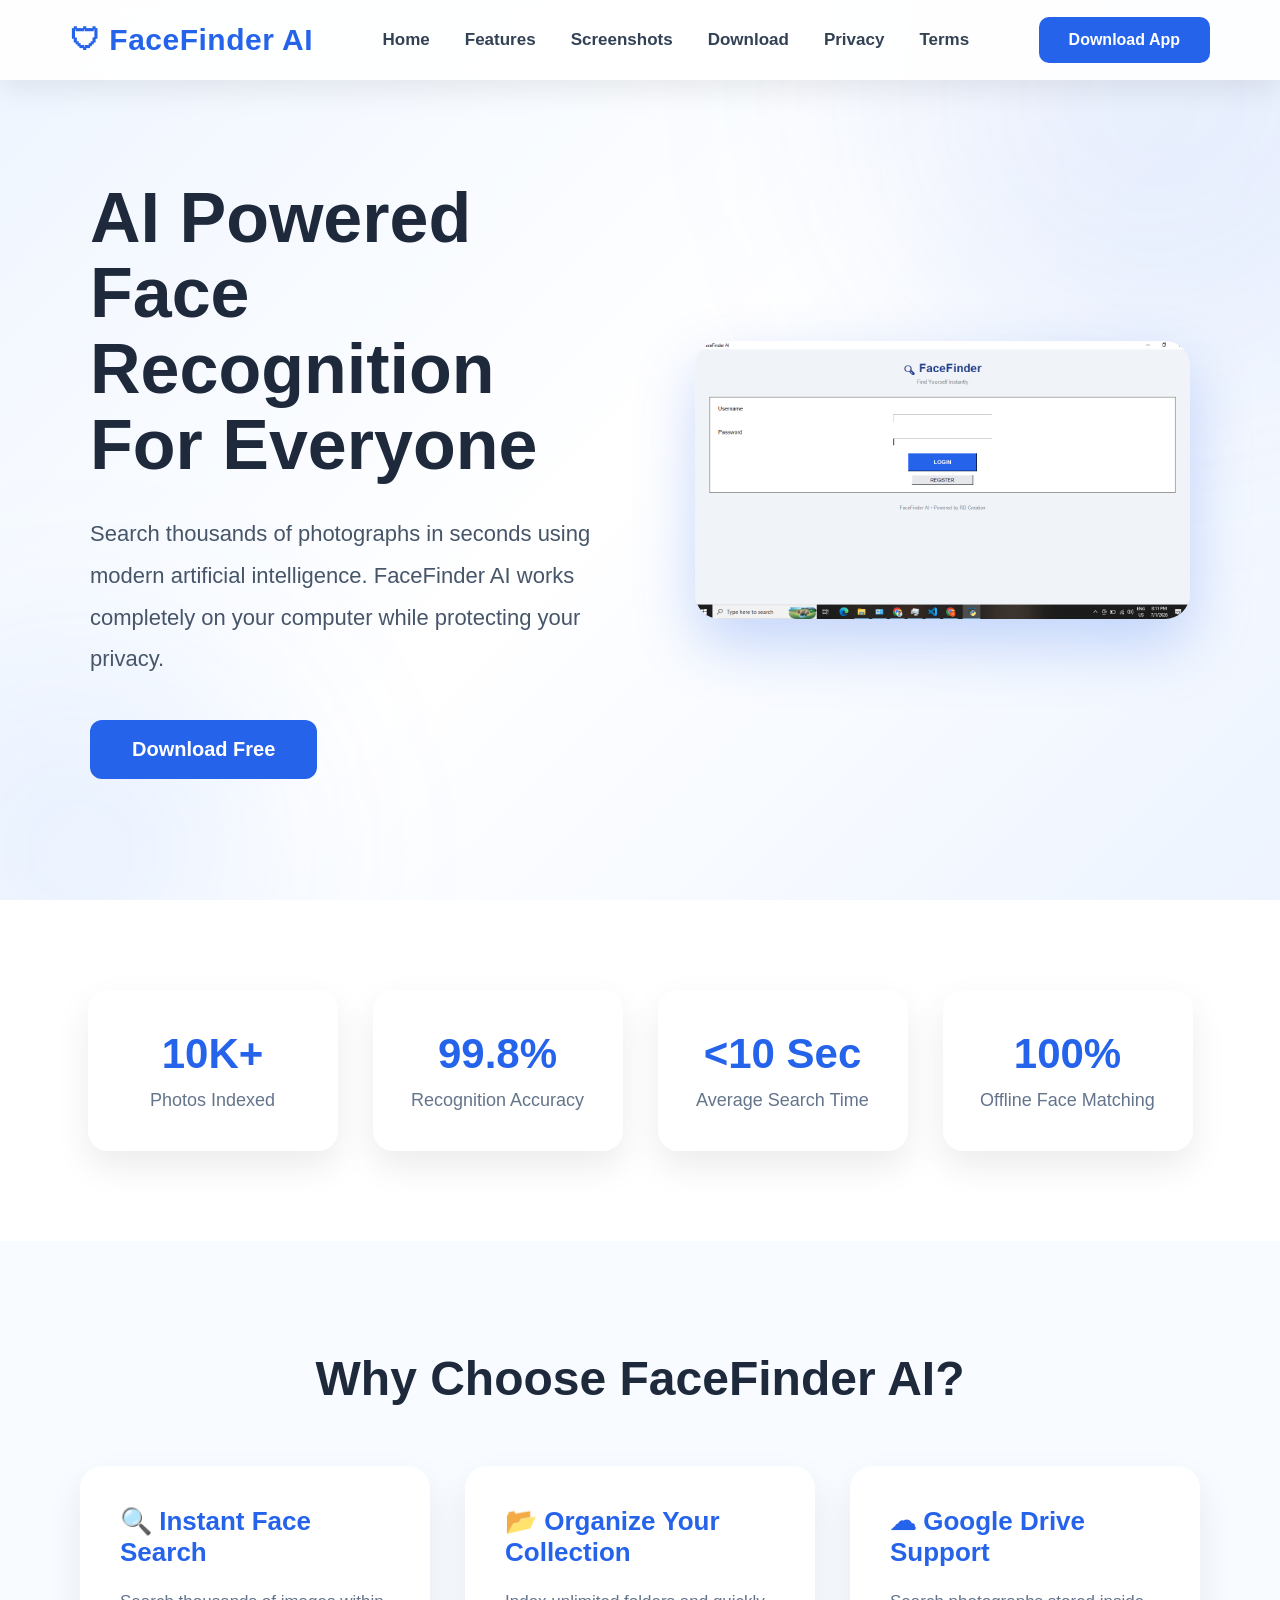
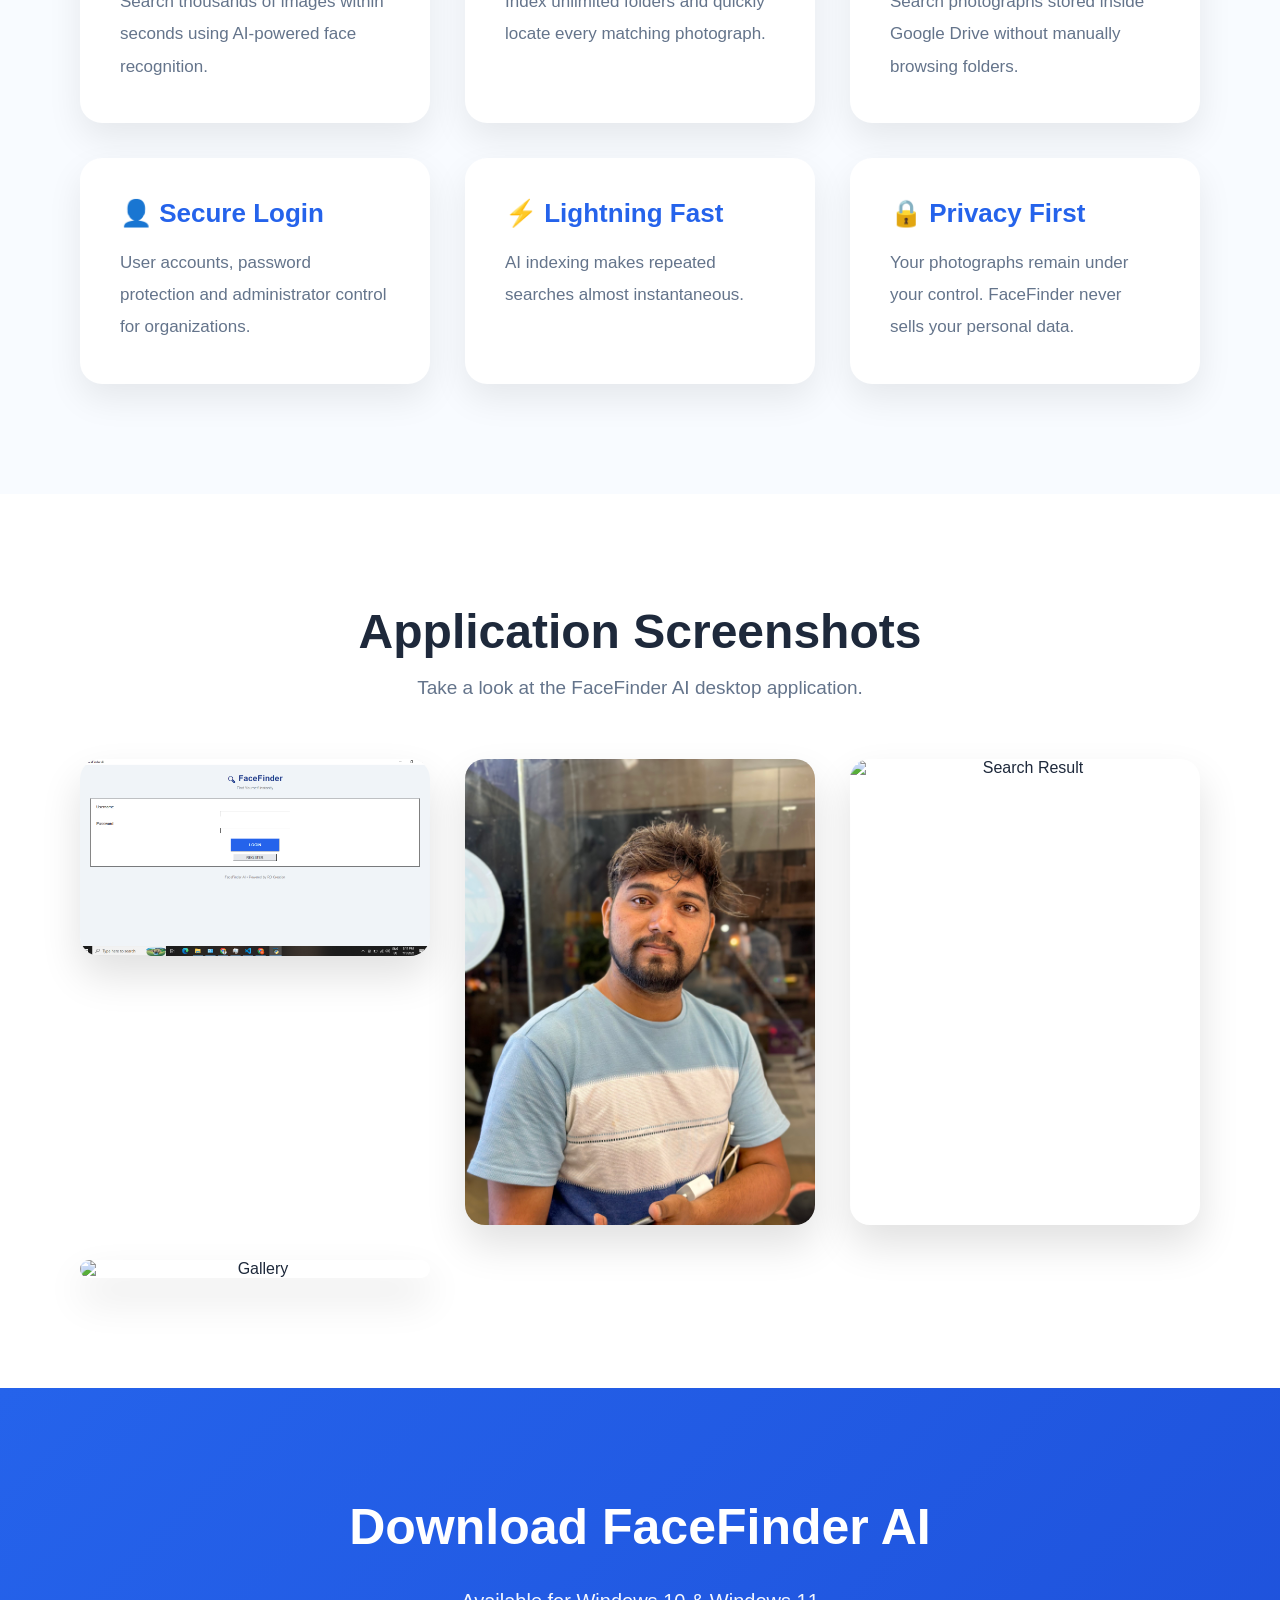
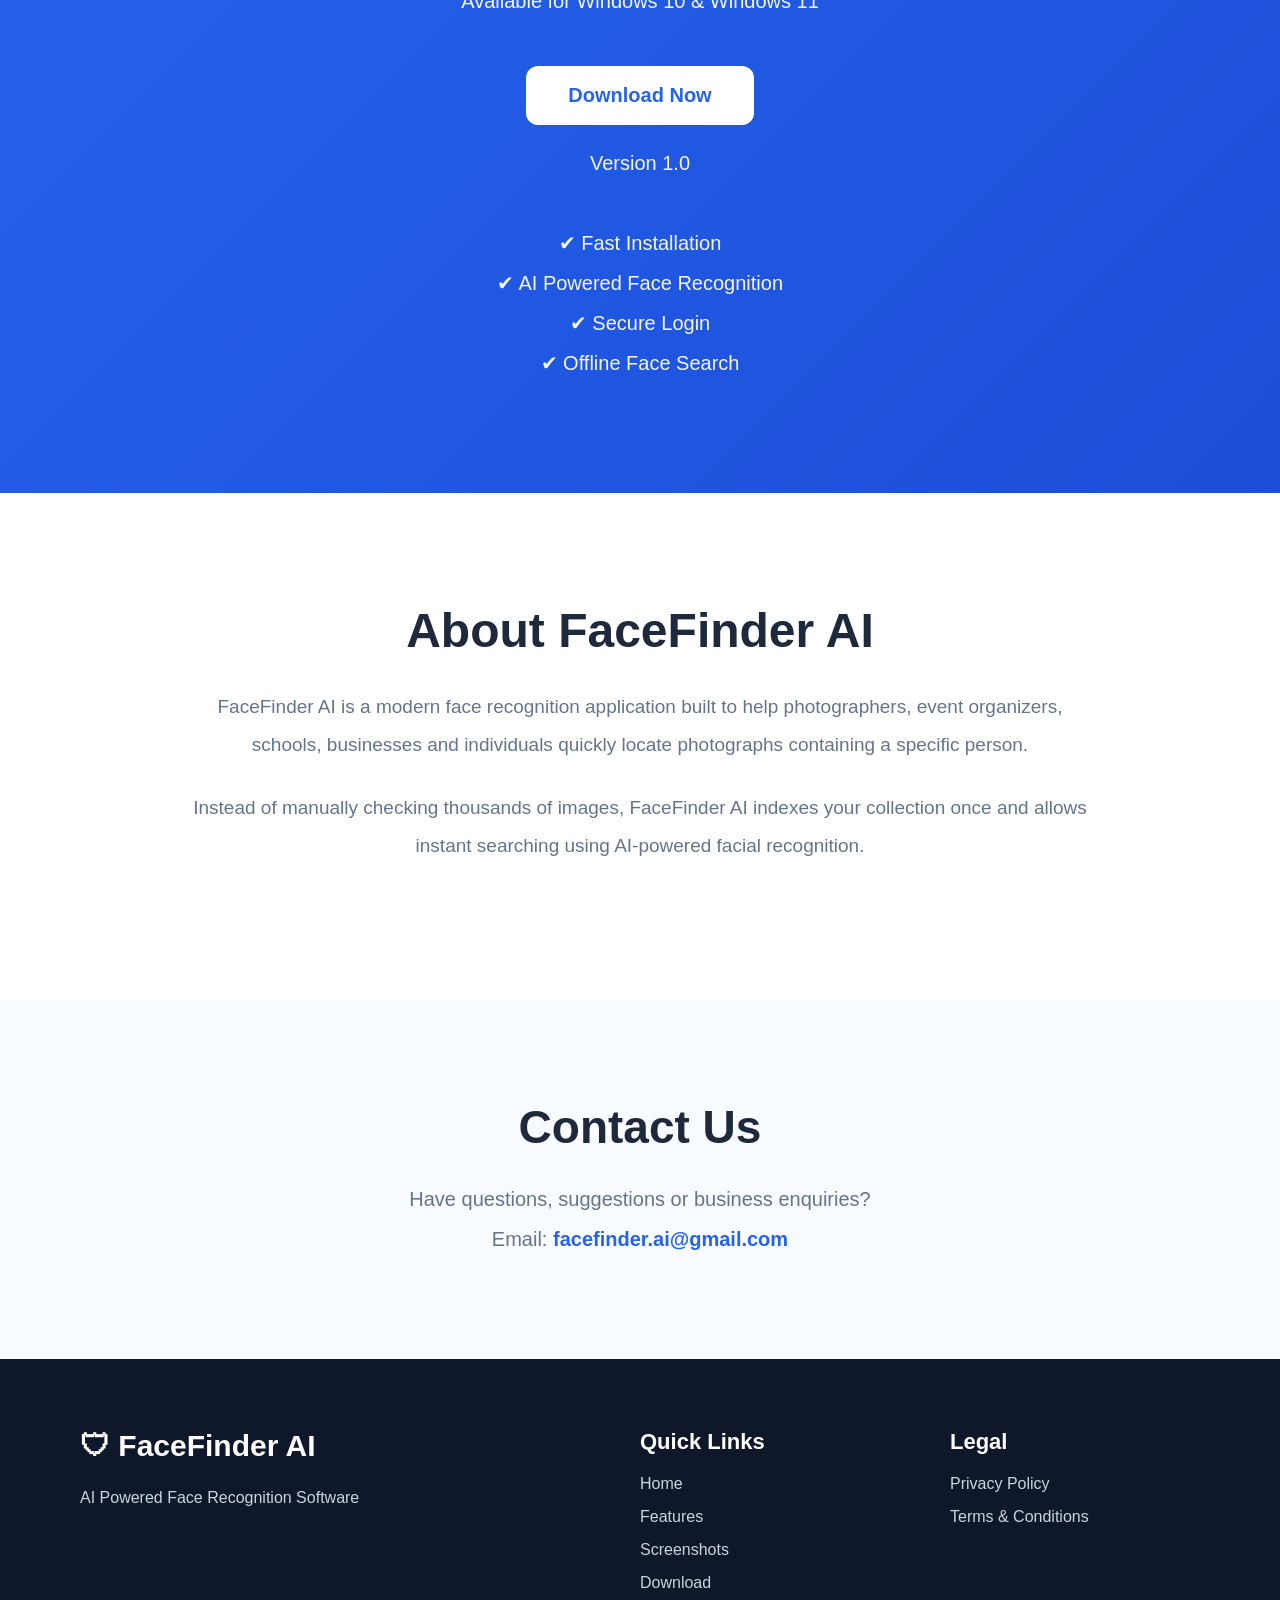
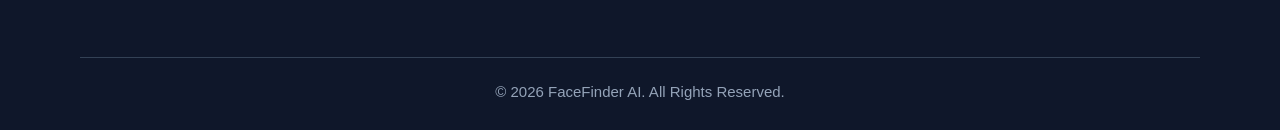
==== commit 55ce8f5b: "Update index.html" ====
--- a/index.html
+++ b/index.html
@@ -1,3 +1,4 @@
+
 <!DOCTYPE html>
 <html lang="en">
 
--- a/style.css
+++ b/style.css
@@ -1,613 +1,1064 @@
+/* ==========================================
+   FaceFinder AI
+   Professional Landing Page
+========================================== */
+
 *{
-
     margin:0;
     padding:0;
     box-sizing:border-box;
-
+}
+
+html{
+    scroll-behavior:smooth;
 }
 
 body{
 
-    font-family:Segoe UI,Arial,sans-serif;
-    background:#f5f8fd;
-
-}
+    font-family:'Poppins',sans-serif;
+
+    background:#f4f8ff;
+
+    color:#1e293b;
+
+    overflow-x:hidden;
+
+}
+
+/* ===========================
+        Navbar
+=========================== */
 
 nav{
 
-    position:sticky;
+    position:fixed;
+
     top:0;
-    z-index:1000;
+
+    left:0;
+
+    width:100%;
 
     height:80px;
 
     display:flex;
+
     justify-content:space-between;
+
     align-items:center;
 
     padding:0 70px;
 
-    background:rgba(255,255,255,.85);
-
-    backdrop-filter:blur(14px);
+    background:rgba(255,255,255,.90);
+
+    backdrop-filter:blur(16px);
 
     box-shadow:0 10px 30px rgba(0,0,0,.08);
 
+    z-index:999;
+
 }
 
 .logo{
 
     font-size:30px;
+
+    font-weight:800;
+
+    color:#2563eb;
+
+    letter-spacing:.5px;
+
+}
+
+nav ul{
+
+    list-style:none;
+
+    display:flex;
+
+    align-items:center;
+
+    gap:35px;
+
+}
+
+nav ul li{
+
+    list-style:none;
+
+}
+
+nav ul li a{
+
+    text-decoration:none;
+
+    color:#334155;
+
+    font-weight:600;
+
+    font-size:17px;
+
+    transition:.3s;
+
+}
+
+nav ul li a:hover{
+
+    color:#2563eb;
+
+}
+
+.nav-btn{
+
+    background:#2563eb;
+
+    color:white;
+
+    padding:14px 30px;
+
+    border-radius:10px;
+
+    text-decoration:none;
+
+    font-weight:600;
+
+    transition:.3s;
+
+}
+
+.nav-btn:hover{
+
+    background:#1847c8;
+
+    transform:translateY(-2px);
+
+}
+
+/* ===========================
+        Hero
+=========================== */
+
+.hero{
+
+    min-height:100vh;
+
+    display:flex;
+
+    justify-content:space-between;
+
+    align-items:center;
+
+    padding:150px 90px 90px;
+
+    background:
+    linear-gradient(
+        135deg,
+        #eef5ff 0%,
+        #ffffff 50%,
+        #edf4ff 100%
+    );
+
+    position:relative;
+
+    overflow:hidden;
+
+}
+
+.hero::before{
+
+    content:"";
+
+    position:absolute;
+
+    width:550px;
+
+    height:550px;
+
+    right:-150px;
+
+    top:-180px;
+
+    border-radius:50%;
+
+    background:#2563eb18;
+
+    filter:blur(120px);
+
+}
+
+.hero::after{
+
+    content:"";
+
+    position:absolute;
+
+    width:400px;
+
+    height:400px;
+
+    left:-120px;
+
+    bottom:-150px;
+
+    border-radius:50%;
+
+    background:#3b82f618;
+
+    filter:blur(100px);
+
+}
+
+.hero-text{
+
+    width:50%;
+
+    z-index:2;
+
+}
+
+.hero-text h1{
+
+    font-size:70px;
+
+    line-height:1.08;
+
+    margin-bottom:30px;
+
+    font-weight:800;
+
+    color:#1e293b;
+
+}
+
+.hero-text p{
+
+    font-size:22px;
+
+    line-height:1.9;
+
+    color:#475569;
+
+    max-width:650px;
+
+}
+
+.download-btn{
+
+    display:inline-block;
+
+    margin-top:40px;
+
+    background:#2563eb;
+
+    color:white;
+
+    text-decoration:none;
+
+    padding:18px 42px;
+
+    border-radius:12px;
+
+    font-size:20px;
+
+    font-weight:600;
+
+    transition:.3s;
+
+}
+
+.download-btn:hover{
+
+    background:#1847c8;
+
+    transform:translateY(-3px);
+
+}
+
+.hero-image{
+
+    width:45%;
+
+    display:flex;
+
+    justify-content:center;
+
+    z-index:2;
+
+}
+
+.hero-image img{
+
+    width:100%;
+
+    max-width:520px;
+
+    border-radius:25px;
+
+    box-shadow:0 25px 60px rgba(37,99,235,.25);
+
+    animation:float 4s ease-in-out infinite;
+
+}
+
+@keyframes float{
+
+    0%{
+
+        transform:translateY(0px);
+
+    }
+
+    50%{
+
+        transform:translateY(-18px);
+
+    }
+
+    100%{
+
+        transform:translateY(0px);
+
+    }
+
+}
+/* ===========================
+        Statistics
+=========================== */
+
+.stats{
+
+    padding:90px 80px;
+
+    display:flex;
+
+    justify-content:center;
+
+    gap:35px;
+
+    flex-wrap:wrap;
+
+    background:white;
+
+}
+
+.stat-card{
+
+    width:250px;
+
+    background:white;
+
+    border-radius:20px;
+
+    padding:40px 30px;
+
+    text-align:center;
+
+    box-shadow:0 15px 35px rgba(0,0,0,.08);
+
+    transition:.35s;
+
+}
+
+.stat-card:hover{
+
+    transform:translateY(-10px);
+
+    box-shadow:0 25px 45px rgba(37,99,235,.15);
+
+}
+
+.stat-card h2{
+
+    font-size:42px;
+
+    color:#2563eb;
+
+    margin-bottom:12px;
+
+}
+
+.stat-card p{
+
+    color:#64748b;
+
+    font-size:18px;
+
+}
+
+/* ===========================
+        Features
+=========================== */
+
+.features{
+
+    padding:110px 80px;
+
+    text-align:center;
+
+    background:#f8fbff;
+
+}
+
+.features h2{
+
+    font-size:48px;
+
+    margin-bottom:20px;
+
+    color:#1e293b;
+
+}
+
+.feature-container{
+
+    margin-top:60px;
+
+    display:grid;
+
+    grid-template-columns:repeat(auto-fit,minmax(320px,1fr));
+
+    gap:35px;
+
+}
+
+.feature-card{
+
+    background:white;
+
+    padding:40px;
+
+    border-radius:22px;
+
+    text-align:left;
+
+    box-shadow:0 15px 35px rgba(0,0,0,.08);
+
+    transition:.35s;
+
+}
+
+.feature-card:hover{
+
+    transform:translateY(-12px);
+
+    box-shadow:0 25px 50px rgba(37,99,235,.15);
+
+}
+
+.feature-card h3{
+
+    color:#2563eb;
+
+    font-size:26px;
+
+    margin-bottom:18px;
+
+}
+
+.feature-card p{
+
+    color:#64748b;
+
+    font-size:17px;
+
+    line-height:1.9;
+
+}
+
+/* ===========================
+      Screenshots
+=========================== */
+
+.screenshots{
+
+    padding:110px 80px;
+
+    background:white;
+
+    text-align:center;
+
+}
+
+.screenshots h2{
+
+    font-size:48px;
+
+    margin-bottom:18px;
+
+}
+
+.screenshots p{
+
+    color:#64748b;
+
+    font-size:19px;
+
+    margin-bottom:60px;
+
+}
+
+.gallery{
+
+    display:grid;
+
+    grid-template-columns:repeat(auto-fit,minmax(320px,1fr));
+
+    gap:35px;
+
+}
+
+.gallery img{
+
+    width:100%;
+
+    border-radius:20px;
+
+    box-shadow:0 20px 40px rgba(0,0,0,.12);
+
+    transition:.35s;
+
+}
+
+.gallery img:hover{
+
+    transform:scale(1.04);
+
+}
+/* ===========================
+        Download Section
+=========================== */
+
+.download{
+
+    padding:110px 80px;
+
+    text-align:center;
+
+    background:linear-gradient(
+        135deg,
+        #2563eb,
+        #1d4ed8
+    );
+
+    color:white;
+
+}
+
+.download h2{
+
+    font-size:50px;
+
+    margin-bottom:25px;
+
+}
+
+.download p{
+
+    font-size:20px;
+
+    line-height:2;
+
+    opacity:.95;
+
+}
+
+.download .download-btn{
+
+    margin-top:45px;
+
+    background:white;
+
+    color:#2563eb;
+
     font-weight:700;
+
+}
+
+.download .download-btn:hover{
+
+    background:#eef5ff;
+
+}
+
+/* ===========================
+          About
+=========================== */
+
+.about{
+
+    padding:110px 80px;
+
+    background:white;
+
+    text-align:center;
+
+}
+
+.about h2{
+
+    font-size:48px;
+
+    margin-bottom:30px;
+
+    color:#1e293b;
+
+}
+
+.about p{
+
+    max-width:900px;
+
+    margin:25px auto;
+
+    color:#64748b;
+
+    font-size:19px;
+
+    line-height:2;
+
+}
+
+/* ===========================
+         Contact
+=========================== */
+
+.contact{
+
+    padding:100px 80px;
+
+    background:#f8fbff;
+
+    text-align:center;
+
+}
+
+.contact h2{
+
+    font-size:46px;
+
+    margin-bottom:25px;
+
+}
+
+.contact p{
+
+    font-size:20px;
+
+    color:#64748b;
+
+    line-height:2;
+
+}
+
+.contact strong{
+
     color:#2563eb;
 
-    letter-spacing:.5px;
-
-}
-
-nav ul{
-
-    display:flex;
-
-    list-style:none;
-
-    gap:35px;
-
-}
-
-nav a{
+}
+
+/* ===========================
+            Footer
+=========================== */
+
+footer{
+
+    background:#0f172a;
+
+    color:white;
+
+    padding:70px 80px 30px;
+
+}
+
+.footer-container{
+
+    display:grid;
+
+    grid-template-columns:
+        2fr
+        1fr
+        1fr;
+
+    gap:60px;
+
+}
+
+.footer-container h3{
+
+    font-size:30px;
+
+    margin-bottom:20px;
+
+}
+
+.footer-container h4{
+
+    margin-bottom:20px;
+
+    font-size:22px;
+
+}
+
+.footer-container p{
+
+    color:#cbd5e1;
+
+    line-height:1.9;
+
+}
+
+.footer-container a{
+
+    display:block;
 
     text-decoration:none;
-    color:#334155;
-
-    font-size:17px;
-    font-weight:600;
+
+    color:#cbd5e1;
+
+    margin-bottom:15px;
 
     transition:.3s;
 
 }
-nav a:hover{
-
-    color:#2563eb;
-
-}
-
-.hero{
-
-    display:flex;
-    justify-content:space-between;
-    align-items:center;
-
-    padding:100px 80px;
-
-    min-height:90vh;
-
-    background:
-        linear-gradient(135deg,#eef5ff 0%,#ffffff 45%,#e8f1ff 100%);
-
-    overflow:hidden;
-
-    position:relative;
-
-}
-.hero-text{
-
-    width:50%;
-
-}
-
-.hero-text h1{
-
-    font-size:68px;
-
-    font-weight:800;
-
-    color:#1e293b;
-
-    line-height:1.1;
-
-    margin-bottom:25px;
-
-}
-
-.hero-text p{
-
-    font-size:22px;
-
-    color:#475569;
-
-    line-height:1.8;
-
-    max-width:650px;
-
-}
-
-.download-btn{
-
-    display:inline-block;
-
-    margin-top:35px;
-
-    padding:18px 40px;
-
-    background:#2563eb;
+
+.footer-container a:hover{
 
     color:white;
 
-    text-decoration:none;
-
-    border-radius:8px;
-
-    font-size:20px;
-
-    transition:.3s;
-
-}
-
-.download-btn:hover{
-
-    background:#1747b5;
-
-}
-
-.hero-image img{
-
-    width:100%;
-
-    max-width:520px;
-
-    border-radius:25px;
-
-    box-shadow:0 30px 70px rgba(37,99,235,.25);
-
-    animation:float 4s ease-in-out infinite;
-
-}
-
-.hero-image img{
-
-    width:90%;
-
-}
-
-.features{
-
-    padding:80px;
+    transform:translateX(6px);
+
+}
+
+footer hr{
+
+    margin:50px 0 25px;
+
+    border:none;
+
+    height:1px;
+
+    background:#334155;
+
+}
+
+.copyright{
 
     text-align:center;
 
-}
-
-.features h2{
-
-    font-size:42px;
-
-    margin-bottom:60px;
-
-    color:#1e293b;
-
-}
-
-.feature-container{
-
-    display:flex;
-
-    justify-content:center;
-
-    gap:35px;
-
-    flex-wrap:wrap;
-
-}
-
-.feature-card{
-
-    width:320px;
-
-    background:white;
-
-    border-radius:15px;
-
-    padding:35px;
-
-    box-shadow:0 10px 30px rgba(0,0,0,.08);
-
-    transition:.3s;
-
-}
-
-.feature-card:hover{
-
-    transform:translateY(-10px);
-
-}
-
-.feature-card h3{
-
-    color:#2563eb;
-
-    margin-bottom:20px;
-
-}
-
-.feature-card p{
-
-    color:#555;
-
-    line-height:1.8;
-
-}
-/* Screenshot Section */
-
-.screenshots{
-
-    padding:80px;
-
-    background:#f8fbff;
-
-    text-align:center;
-
-}
-
-.screenshots h2{
-
-    font-size:42px;
-
-    color:#1e293b;
-
-}
-
-.screenshots p{
-
-    margin:20px 0 50px;
-
-    color:#666;
-
-    font-size:18px;
-
-}
-
-.gallery{
-
-    display:flex;
-
-    justify-content:center;
-
-    gap:30px;
-
-    flex-wrap:wrap;
-
-}
-
-.gallery img{
-
-    width:350px;
-
-    border-radius:15px;
-
-    box-shadow:0 10px 25px rgba(0,0,0,.15);
-
-    transition:.3s;
-
-}
-
-.gallery img:hover{
-
-    transform:scale(1.04);
-
-}
-/* Download Section */
-
-.download{
-
-    padding:90px;
-
-    text-align:center;
-
-    background:white;
-
-}
-
-.download h2{
-
-    font-size:42px;
-
-    color:#1e293b;
-
-}
-
-.download p{
-
-    margin:25px 0 40px;
-
-    font-size:20px;
-
-    color:#666;
-
-}
-/* Footer */
-
-footer{
-
-    background:#1e293b;
-
-    color:white;
-
-    text-align:center;
-
-    padding:50px;
-
-}
-
-footer h3{
-
-    font-size:28px;
-
-    margin-bottom:15px;
-
-}
-
-footer p{
-
-    margin:8px;
-
-    color:#d1d5db;
-
-}
-.nav-btn{
-
-    background:#2563eb;
-    color:white;
-
-    text-decoration:none;
-
-    padding:14px 28px;
-
-    border-radius:10px;
-
-    font-weight:600;
-
-    transition:.3s;
-
-}
-
-.nav-btn:hover{
-
-    background:#1747b5;
-
-    transform:translateY(-2px);
-
-}
-.hero::before{
-
-    content:"";
-
-    position:absolute;
-
-    width:500px;
-    height:500px;
-
-    background:#2563eb22;
-
-    border-radius:50%;
-
-    filter:blur(120px);
-
-    top:-180px;
-    right:-120px;
-
-}
-
-.hero::after{
-    content:"";
-    position:absolute;
-    width:350px;
-    height:350px;
-    background:#3b82f622;
-    border-radius:50%;
-    filter:blur(90px);
-    left:-120px;
-    bottom:-120px;
-
-}
-@keyframes float{
-
-    0%{
-        transform:translateY(0px);
-    }
-
-    50%{
-        transform:translateY(-15px);
-    }
-
-    100%{
-        transform:translateY(0px);
-    }
-}
-
-.stats{
-
-    display:flex;
-
-    justify-content:center;
-
-    gap:35px;
-
-    padding:70px 80px;
-
-    background:white;
-
-    flex-wrap:wrap;
-
-}
-
-.stat-card{
-
-    width:240px;
-
-    padding:35px;
-
-    text-align:center;
-
-    border-radius:18px;
-
-    background:white;
-
-    box-shadow:0 15px 40px rgba(0,0,0,.08);
-
-    transition:.3s;
-
-}
-
-.stat-card:hover{
-
-    transform:translateY(-8px);
-
-}
-
-.stat-card h2{
-
-    font-size:42px;
-
-    color:#2563eb;
-
-    margin-bottom:10px;
-
-}
-
-.stat-card p{
-
-    color:#555;
-
-    font-size:18px;
-
-}
-/* ===========================
-   Responsive Design
-=========================== */
-
-@media (max-width: 992px){
+    color:#94a3b8;
+
+    font-size:15px;
+
+}
+/* ==========================================
+        RESPONSIVE DESIGN
+========================================== */
+
+/* -------- Laptop -------- */
+
+@media (max-width:1200px){
 
     nav{
-        padding:20px 30px;
+
+        padding:0 40px;
+
+    }
+
+    .hero{
+
+        padding:140px 50px 80px;
+
+    }
+
+    .hero-text h1{
+
+        font-size:56px;
+
+    }
+
+    .hero-text p{
+
+        font-size:20px;
+
+    }
+
+}
+
+
+
+/* -------- Tablet -------- */
+
+@media (max-width:992px){
+
+    nav{
+
+        flex-direction:column;
+
+        height:auto;
+
+        padding:20px;
+
+        gap:20px;
+
+    }
+
+    nav ul{
+
         flex-wrap:wrap;
-        height:auto;
-        gap:20px;
+
+        justify-content:center;
+
+        gap:18px;
+
+    }
+
+    .hero{
+
+        flex-direction:column;
+
+        text-align:center;
+
+        padding:180px 40px 80px;
+
+    }
+
+    .hero-text{
+
+        width:100%;
+
+    }
+
+    .hero-image{
+
+        width:100%;
+
+        margin-top:50px;
+
+    }
+
+    .hero-image img{
+
+        max-width:450px;
+
+    }
+
+    .hero-text h1{
+
+        font-size:50px;
+
+    }
+
+    .hero-text p{
+
+        max-width:100%;
+
+    }
+
+    .stats{
+
+        padding:70px 40px;
+
+    }
+
+    .features,
+
+    .screenshots,
+
+    .about,
+
+    .download,
+
+    .contact{
+
+        padding:80px 40px;
+
+    }
+
+    .footer-container{
+
+        grid-template-columns:1fr;
+
+        text-align:center;
+
+    }
+
+}
+
+
+
+/* -------- Mobile -------- */
+
+@media (max-width:768px){
+
+    nav{
+
+        padding:20px;
+
+    }
+
+    .logo{
+
+        font-size:28px;
+
+        text-align:center;
+
     }
 
     nav ul{
-        gap:20px;
+
+        flex-direction:column;
+
+        width:100%;
+
+        gap:12px;
+
+    }
+
+    nav ul li{
+
+        width:100%;
+
+        text-align:center;
+
+    }
+
+    nav ul li a{
+
+        display:block;
+
+        padding:10px;
+
+    }
+
+    .nav-btn{
+
+        width:100%;
+
+        text-align:center;
+
     }
 
     .hero{
-        padding:60px 40px;
-        flex-direction:column;
+
+        padding:230px 25px 70px;
+
+    }
+
+    .hero-text h1{
+
+        font-size:42px;
+
+    }
+
+    .hero-text p{
+
+        font-size:18px;
+
+        line-height:1.8;
+
+    }
+
+    .download-btn{
+
+        width:100%;
+
         text-align:center;
-    }
-
-    .hero-text{
+
+    }
+
+    .features h2,
+
+    .screenshots h2,
+
+    .download h2,
+
+    .about h2,
+
+    .contact h2{
+
+        font-size:34px;
+
+    }
+
+    .feature-container{
+
+        grid-template-columns:1fr;
+
+    }
+
+    .gallery{
+
+        grid-template-columns:1fr;
+
+    }
+
+    .stat-card{
+
         width:100%;
-    }
-
-    .hero-image{
-        width:100%;
-        margin-top:40px;
+
+    }
+
+}
+
+
+
+/* -------- Small Phones -------- */
+
+@media (max-width:480px){
+
+    .hero{
+
+        padding-top:260px;
+
     }
 
     .hero-text h1{
-        font-size:48px;
+
+        font-size:34px;
+
     }
 
     .hero-text p{
-        max-width:100%;
-    }
-
-}
-@media (max-width:768px){
-
-    nav{
-        flex-direction:column;
-        align-items:center;
-        padding:20px;
+
+        font-size:16px;
+
     }
 
     .logo{
+
+        font-size:24px;
+
+    }
+
+    nav ul li a{
+
+        font-size:15px;
+
+    }
+
+    .feature-card{
+
+        padding:28px;
+
+    }
+
+    .download h2{
+
         font-size:30px;
-    }
-
-    nav ul{
-        flex-wrap:wrap;
-        justify-content:center;
-        gap:15px;
-    }
-
-    .nav-btn{
-        margin-top:10px;
-    }
-
-    .hero{
-        padding:50px 25px;
-    }
-
-    .hero-text h1{
-        font-size:42px;
-    }
-
-    .hero-text p{
-        font-size:18px;
-    }
-
-    .download-btn{
-        width:100%;
-        text-align:center;
-    }
-
-    .hero-image img{
-        width:100%;
-        max-width:380px;
-    }
-
-    .features,
-    .screenshots,
-    .download{
-        padding:60px 25px;
-    }
-
-    .features h2,
-    .screenshots h2,
-    .download h2{
-        font-size:34px;
-    }
-
-    .gallery img{
-        width:100%;
-    }
-
-    .stat-card{
-        width:100%;
-    }
-
-}
-@media (max-width:480px){
-
-    .hero-text h1{
-        font-size:34px;
-    }
-
-    .hero-text p{
+
+    }
+
+    .download p{
+
         font-size:17px;
-    }
-
-    .logo{
-        font-size:26px;
-    }
-
-    nav a{
-        font-size:15px;
-    }
-
-    .feature-card{
-        width:100%;
-    }
-
-}
+
+    }
+
+    footer{
+
+        padding:60px 25px 30px;
+
+    }
+
+}
